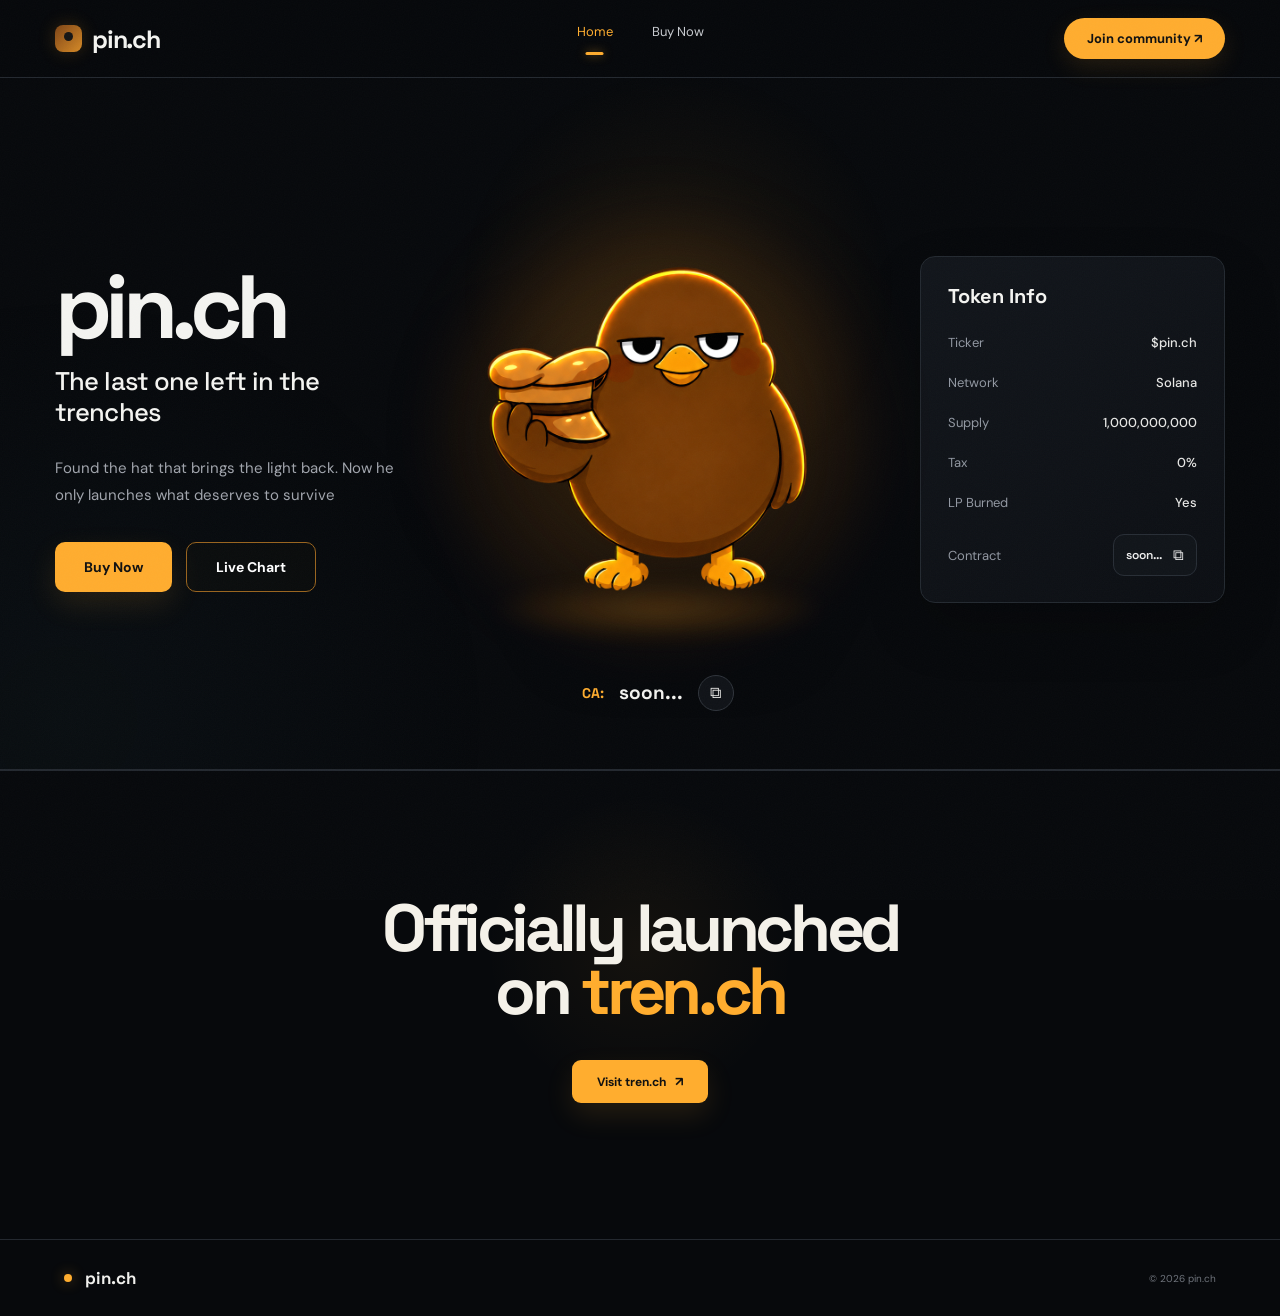
==== pin_ch_final_site/index.html @ 6ce76b90 "Fix href attribute for Home link in index.html" ====
<!doctype html>
<html lang="en">
<head>
  <meta charset="utf-8">
  <meta name="viewport" content="width=device-width, initial-scale=1">
  <title>pin.ch — The last one left in the trenches</title>
  <meta name="description" content="pin.ch — The last one left in the trenches.">
  <link rel="preconnect" href="https://fonts.googleapis.com">
  <link rel="preconnect" href="https://fonts.gstatic.com" crossorigin>
  <link href="https://fonts.googleapis.com/css2?family=DM+Sans:wght@400;500;700&family=Space+Grotesk:wght@500;600;700&display=swap" rel="stylesheet">
  <link rel="stylesheet" href="style.css">
</head>
<body>
  <div class="grain"></div>

  <header class="nav">
    <a class="logo" href="#top"><span class="logo-dot"></span>pin.ch</a>
    <nav>
      <a class="active" href="">Home</a>
      <a href="https://axiom.trade/">Buy Now</a>
    </nav>
    <a class="nav-cta" href="https://x.com/i/communities/2031726647930483009">Join community <span>↗</span></a>
  </header>

  <main id="top">
    <section class="hero">
      <div class="hero-copy">
        <h1>pin.ch</h1>
        <h2>The last one left in the trenches</h2>
        <p class="hero-text">
          Found the hat that brings the light back. Now he only launches what deserves to survive
        </p>

        <div class="hero-actions" id="buy">
          <a class="btn btn-gold" href="https://axiom.trade/">Buy Now</a>
          <a class="btn btn-ghost" href="https://dexscreener.com/">Live Chart</a>
        </div>
      </div>

      <div class="hero-visual">
        <div class="hero-glow"></div>
        <div class="hero-image-wrap">
          <img src="assets/moon_lounge.png" alt="pin.ch bird mascot">
        </div>
        <div class="contract-center">
          <span>CA:</span>
          <code id="ca">soon...</code>
          <button onclick="copyCA()" aria-label="Copy contract">⧉</button>
        </div>
      </div>

      <aside class="token-card">
        <h3>Token Info</h3>
        <div class="token-row"><span>Ticker</span><strong>$pin.ch</strong></div>
        <div class="token-row"><span>Network</span><strong>Solana</strong></div>
        <div class="token-row"><span>Supply</span><strong>1,000,000,000</strong></div>
        <div class="token-row"><span>Tax</span><strong>0%</strong></div>
        <div class="token-row"><span>LP Burned</span><strong>Yes</strong></div>
        <div class="token-row contract-card-row">
          <span>Contract</span>
          <button onclick="copyCA()"><code>soon...</code><b>⧉</b></button>
        </div>
      </aside>
    </section>

    <section class="launch-section" id="chart">
      <div class="launch-inner">
        <h2>Officially launched<br>on <span>tren.ch</span></h2>
        <a class="launch-btn" href="https://tren.ch/">Visit tren.ch <span>↗</span></a>
      </div>
    </section>
  </main>

  <footer class="site-footer">
    <a class="footer-brand" href="#top"><span></span>pin.ch</a>
    <div class="footer-copy">© 2026 pin.ch</div>
  </footer>

  <div class="toast" id="toast">Contract copied</div>

  <script>
    function copyCA(){
      const value = document.getElementById('ca').textContent.trim();
      navigator.clipboard?.writeText(value);
      const toast = document.getElementById('toast');
      toast.classList.add('show');
      setTimeout(() => toast.classList.remove('show'), 1400);
    }
  </script>
</body>
</html>
---- pin_ch_final_site/style.css ----
*{box-sizing:border-box}
:root{--bg:#07090c;--panel:#0e1217;--text:#f4f4f1;--muted:#a1a5ad;--line:#242930;--gold:#ffad2f;--gold2:#ffc55c}
html{scroll-behavior:smooth}
body{margin:0;background:var(--bg);color:var(--text);font-family:"DM Sans",sans-serif;overflow-x:hidden}
body:before{content:"";position:fixed;inset:0;pointer-events:none;background:radial-gradient(circle at 53% 32%,rgba(255,173,47,.08),transparent 24%),radial-gradient(circle at 5% 80%,rgba(36,66,78,.1),transparent 30%);z-index:-2}
.grain{position:fixed;inset:0;pointer-events:none;opacity:.025;z-index:20;background-image:url("data:image/svg+xml,%3Csvg xmlns='http://www.w3.org/2000/svg' width='180' height='180'%3E%3Cfilter id='n'%3E%3CfeTurbulence type='fractalNoise' baseFrequency='.85' numOctaves='4' stitchTiles='stitch'/%3E%3C/filter%3E%3Crect width='100%25' height='100%25' filter='url(%23n)'/%3E%3C/svg%3E")}
a{color:inherit}
.nav{height:78px;padding:0 4.3vw;border-bottom:1px solid var(--line);display:flex;align-items:center;justify-content:space-between;position:sticky;top:0;z-index:15;background:rgba(7,9,12,.82);backdrop-filter:blur(18px)}
.logo{font:700 25px "Space Grotesk";text-decoration:none;letter-spacing:-.05em;display:flex;align-items:center}.logo-dot{width:27px;height:27px;border-radius:8px;background:linear-gradient(135deg,#7e4517,#d68a27);display:inline-block;margin-right:10px;box-shadow:0 0 18px rgba(255,173,47,.18);position:relative}.logo-dot:after{content:"";position:absolute;width:9px;height:9px;border-radius:50%;background:#161616;left:9px;top:7px}
.nav nav{display:flex;gap:39px;position:absolute;left:50%;transform:translateX(-50%)}.nav nav a{text-decoration:none;color:#c8cbd0;font-size:13px;transition:.25s}.nav nav a:hover,.nav nav a.active{color:var(--gold)}.nav nav a.active:after{content:"";display:block;width:18px;height:3px;border-radius:5px;background:var(--gold);margin:12px auto 0;box-shadow:0 0 10px rgba(255,173,47,.5)}
.nav-cta{background:var(--gold);color:#111;text-decoration:none;padding:12px 23px;border-radius:999px;font-weight:700;font-size:13px;transition:.25s;box-shadow:0 8px 24px rgba(255,173,47,.12)}.nav-cta:hover{transform:translateY(-2px);box-shadow:0 12px 30px rgba(255,173,47,.2)}
.hero{min-height:692px;display:grid;grid-template-columns:minmax(280px,.95fr) minmax(380px,1.3fr) minmax(280px,.85fr);align-items:center;gap:28px;padding:48px 4.3vw 36px;border-bottom:1px solid var(--line);position:relative;max-width:1500px;margin:0 auto}
.hero-copy{align-self:center;position:relative;z-index:3}.hero h1{font:700 clamp(62px,7vw,96px)/.9 "Space Grotesk";letter-spacing:-.075em;margin:0 0 18px}.hero h2{font:500 clamp(20px,2vw,28px)/1.2 "Space Grotesk";margin:0 0 28px;letter-spacing:-.035em}.hero-text{font-size:15px;line-height:1.75;color:var(--muted);margin:0}.hero-actions{display:flex;gap:14px;margin-top:34px}.btn{display:inline-flex;align-items:center;justify-content:center;text-decoration:none;padding:15px 29px;border-radius:10px;font-size:14px;font-weight:700;transition:.25s}.btn-gold{background:var(--gold);color:#111;box-shadow:0 12px 30px rgba(255,173,47,.12)}.btn-ghost{border:1px solid #9a651f;color:#fff;background:rgba(255,173,47,.015)}.btn:hover{transform:translateY(-2px)}
.hero-visual{height:590px;position:relative;display:flex;align-items:center;justify-content:center;z-index:2;isolation:isolate;overflow:visible}.hero-glow{position:absolute;width:460px;height:460px;border-radius:50%;background:radial-gradient(circle,rgba(255,171,45,.34) 0%,rgba(255,151,30,.18) 34%,rgba(255,126,20,.07) 58%,transparent 74%);filter:blur(30px);top:62px;left:50%;transform:translateX(-50%);z-index:0}.hero-image-wrap{width:100%;height:570px;display:flex;align-items:center;justify-content:center;overflow:visible;position:relative;z-index:1}.hero-image-wrap:after{content:"";position:absolute;width:330px;height:54px;left:50%;bottom:78px;transform:translateX(-50%);background:radial-gradient(ellipse,rgba(255,165,35,.28) 0%,rgba(255,145,25,.12) 42%,transparent 74%);filter:blur(10px);pointer-events:none;z-index:0}.hero-image-wrap img{width:560px;height:560px;object-fit:contain;object-position:center;filter:saturate(.95) contrast(1.04) drop-shadow(0 30px 50px rgba(0,0,0,.35));position:relative;z-index:1}
.contract-center{position:absolute;bottom:14px;left:50%;transform:translateX(-50%);display:flex;align-items:center;gap:15px;white-space:nowrap;z-index:4}.contract-center span{font:700 14px "Space Grotesk";color:var(--gold)}.contract-center code{font:700 19px "Space Grotesk";color:#f2f2ef}.contract-center button{border:1px solid #30353c;background:#101318;color:#e7e7e5;width:36px;height:36px;border-radius:50%;cursor:pointer;font-size:16px;transition:.2s}.contract-center button:hover{border-color:var(--gold);color:var(--gold)}
.token-card{background:linear-gradient(145deg,rgba(19,23,29,.95),rgba(13,16,21,.95));border:1px solid #242a31;border-radius:15px;padding:26px 27px;box-shadow:0 25px 55px rgba(0,0,0,.2);align-self:center}.token-card h3{font:700 20px "Space Grotesk";margin:0 0 25px}.token-row{display:flex;justify-content:space-between;align-items:center;gap:18px;margin:0 0 23px;color:#9298a2;font-size:13px}.token-row strong{color:#e7e7e5;font-weight:500;text-align:right}.contract-card-row{margin-top:4px;margin-bottom:0}.contract-card-row button{border:1px solid #282e36;background:#11151a;color:#eee;border-radius:11px;padding:11px 12px;display:flex;align-items:center;gap:11px;cursor:pointer}.contract-card-row code{font:600 12px "Space Grotesk"}.contract-card-row b{font-size:15px;font-weight:400}
.info-section,.chart-section{max-width:1050px;margin:0 auto;padding:105px 30px;border-bottom:1px solid var(--line)}.section-label{color:var(--gold);font:700 10px "Space Grotesk";letter-spacing:.22em}.info-section h2,.chart-section h2{font:700 clamp(42px,5vw,68px)/1 "Space Grotesk";letter-spacing:-.06em;margin:18px 0}.info-section p{max-width:650px;color:var(--muted);font-size:17px;line-height:1.8}.chart-section{min-height:380px}.chart-section .btn{margin-top:10px}
footer{max-width:1500px;margin:0 auto;padding:32px 4.3vw 42px;display:grid;grid-template-columns:1fr auto 1fr;align-items:end;color:var(--muted);font-size:13px;line-height:1.7}.footer-left{color:#a4a8ae}.socials{display:flex;gap:16px}.socials a{width:48px;height:48px;border:1px solid #20252c;background:#0c1015;border-radius:50%;display:flex;align-items:center;justify-content:center;text-decoration:none;font-size:20px;color:#f4f4f1;transition:.2s}.socials a:hover{border-color:#444b55;transform:translateY(-2px)}.footer-right{display:flex;flex-direction:column;text-align:right;gap:4px}.footer-right strong{font:700 16px "Space Grotesk";color:#e5e5e3}.toast{position:fixed;left:50%;bottom:30px;transform:translate(-50%,20px);background:#161b21;border:1px solid #343b44;padding:10px 15px;border-radius:8px;opacity:0;pointer-events:none;transition:.25s;z-index:30}.toast.show{opacity:1;transform:translate(-50%,0)}
@media(max-width:1050px){.hero{grid-template-columns:1fr 1fr;padding-top:50px}.hero-visual{grid-column:2;grid-row:1/3}.token-card{grid-column:1;grid-row:2;max-width:500px}.hero-copy{grid-column:1;grid-row:1}.nav nav{gap:20px}}
@media(max-width:760px){.nav{height:68px;padding:0 20px}.nav nav{display:none}.nav-cta{padding:10px 15px;font-size:12px}.logo{font-size:22px}.hero{display:flex;flex-direction:column;min-height:auto;padding:65px 20px 40px;gap:28px}.hero-copy{width:100%;text-align:left}.hero h1{font-size:64px}.hero h2{font-size:22px}.hero-text{font-size:14px}.hero-visual{width:100%;height:440px;order:2}.hero-image-wrap{height:420px}.hero-image-wrap img{width:420px;height:420px}.contract-center{bottom:0}.token-card{width:100%;order:3}.hero-actions{flex-wrap:wrap}.btn{padding:14px 22px}.info-section,.chart-section{padding:80px 22px}.info-section h2,.chart-section h2{font-size:43px}footer{grid-template-columns:1fr;gap:28px;padding:28px 22px 36px}.footer-right{text-align:left}.socials{order:2}}

/* --- Bottom launch panel / footer --- */
.launch-section{
  min-height:470px;
  width:100%;
  border-top:1px solid var(--line);
  border-bottom:1px solid var(--line);
  display:flex;
  align-items:center;
  justify-content:center;
  position:relative;
  overflow:hidden;
  background:
    radial-gradient(circle at 50% 38%,rgba(255,173,47,.055),transparent 22%),
    var(--bg);
}
.launch-inner{
  width:100%;
  max-width:1000px;
  text-align:center;
  display:flex;
  flex-direction:column;
  align-items:center;
  justify-content:center;
  padding:72px 30px 82px;
}
.launch-inner h2{
  margin:0;
  font:700 clamp(54px,5.2vw,88px)/.94 "Space Grotesk";
  letter-spacing:-.065em;
  color:#f4f1e9;
}
.launch-inner h2 span{color:var(--gold)}
.launch-btn{
  margin-top:38px;
  display:inline-flex;
  align-items:center;
  justify-content:center;
  gap:9px;
  min-width:136px;
  padding:13px 19px;
  border-radius:9px;
  background:var(--gold);
  color:#111;
  text-decoration:none;
  font:700 12px "DM Sans";
  box-shadow:0 12px 28px rgba(255,173,47,.12);
  transition:.25s;
}
.launch-btn span{font-size:13px}
.launch-btn:hover{
  transform:translateY(-2px);
  box-shadow:0 16px 34px rgba(255,173,47,.2);
}
.site-footer{
  width:100%;
  min-height:76px;
  padding:0 5vw;
  display:flex;
  align-items:center;
  justify-content:space-between;
  color:#f0f0ed;
  border-bottom:0;
  font-size:12px;
}
.footer-brand{
  display:inline-flex;
  align-items:center;
  gap:13px;
  color:#f0f0ed;
  text-decoration:none;
  font:700 17px "Space Grotesk";
}
.footer-brand span{
  width:8px;
  height:8px;
  border-radius:50%;
  background:var(--gold);
  box-shadow:0 0 14px rgba(255,173,47,.45);
}
.footer-copy{
  color:#6f747c;
  font-size:10px;
}
@media(max-width:760px){
  .launch-section{min-height:390px}
  .launch-inner{padding:60px 20px 68px}
  .launch-inner h2{font-size:48px}
  .launch-btn{margin-top:30px}
  .site-footer{min-height:68px;padding:0 22px}
  .footer-brand{font-size:16px}
}

/* About/Lore sections removed from page */
.info-section{display:none!important}
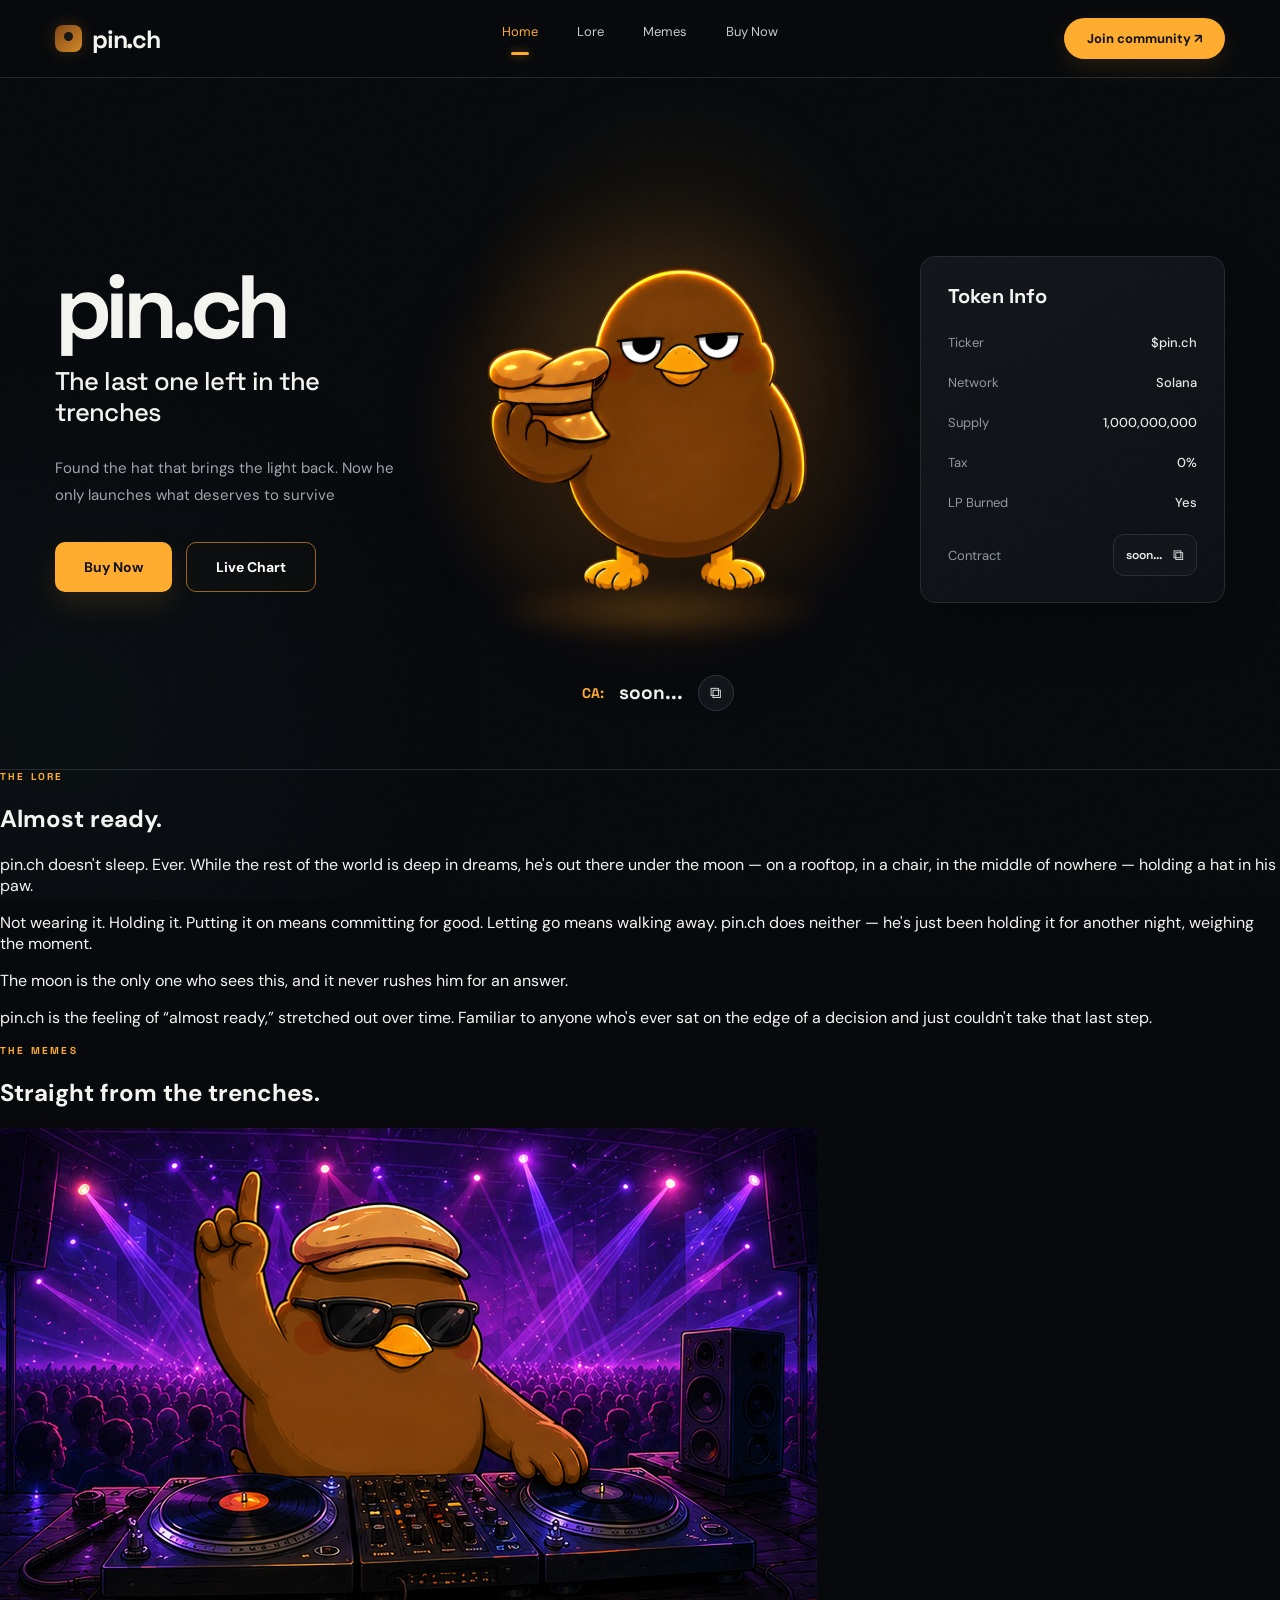
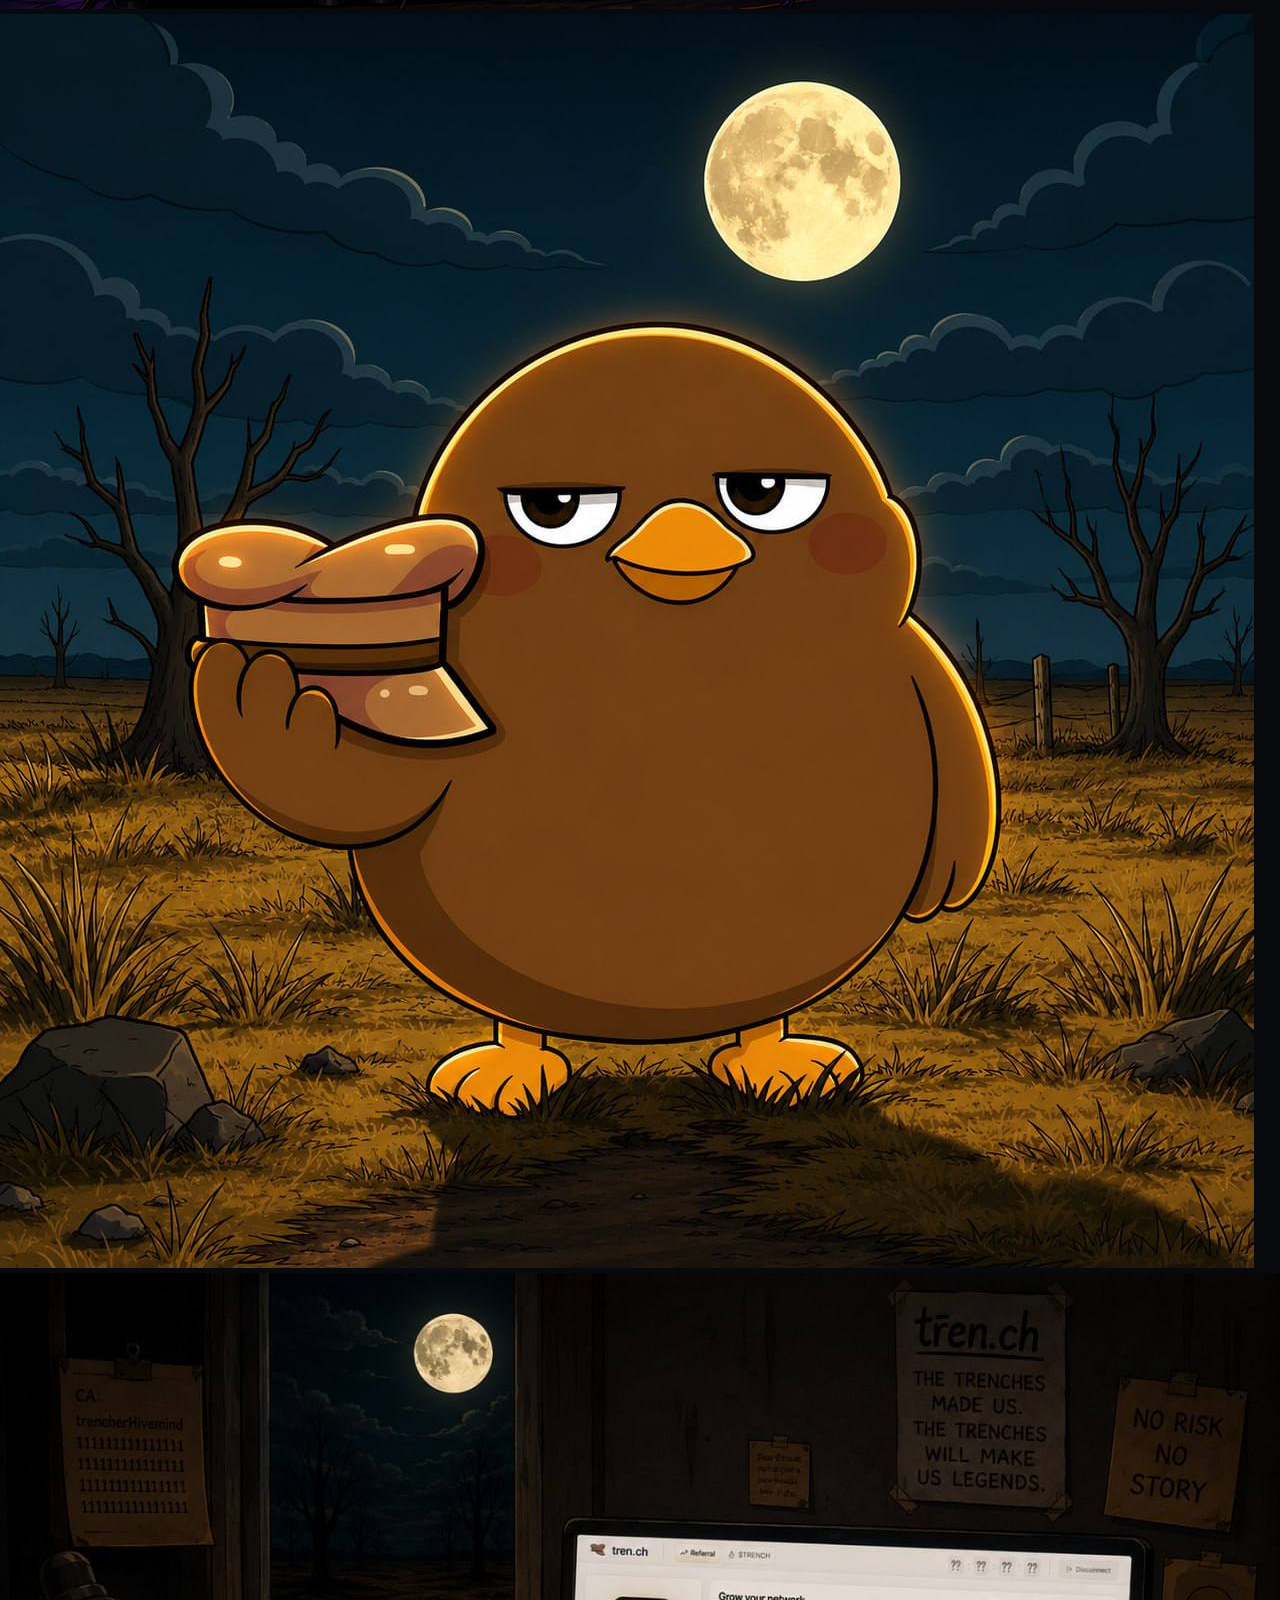
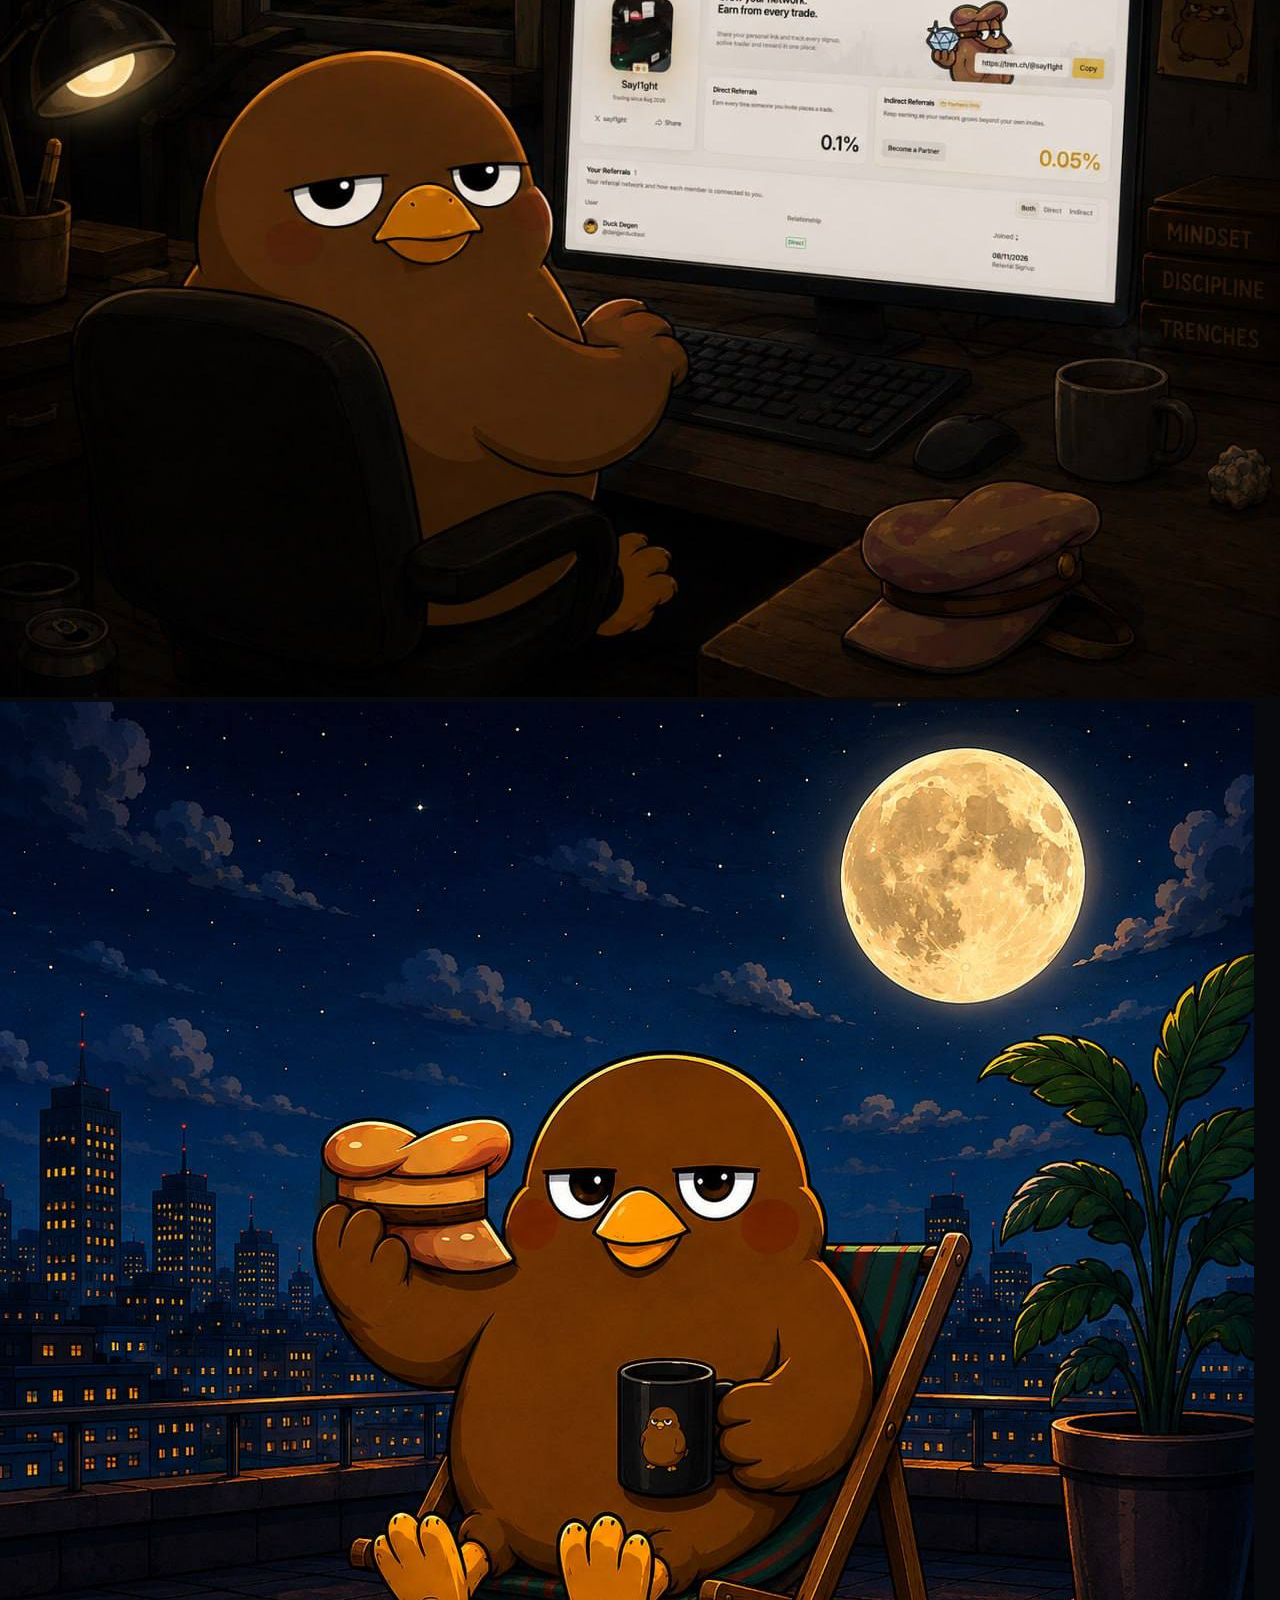
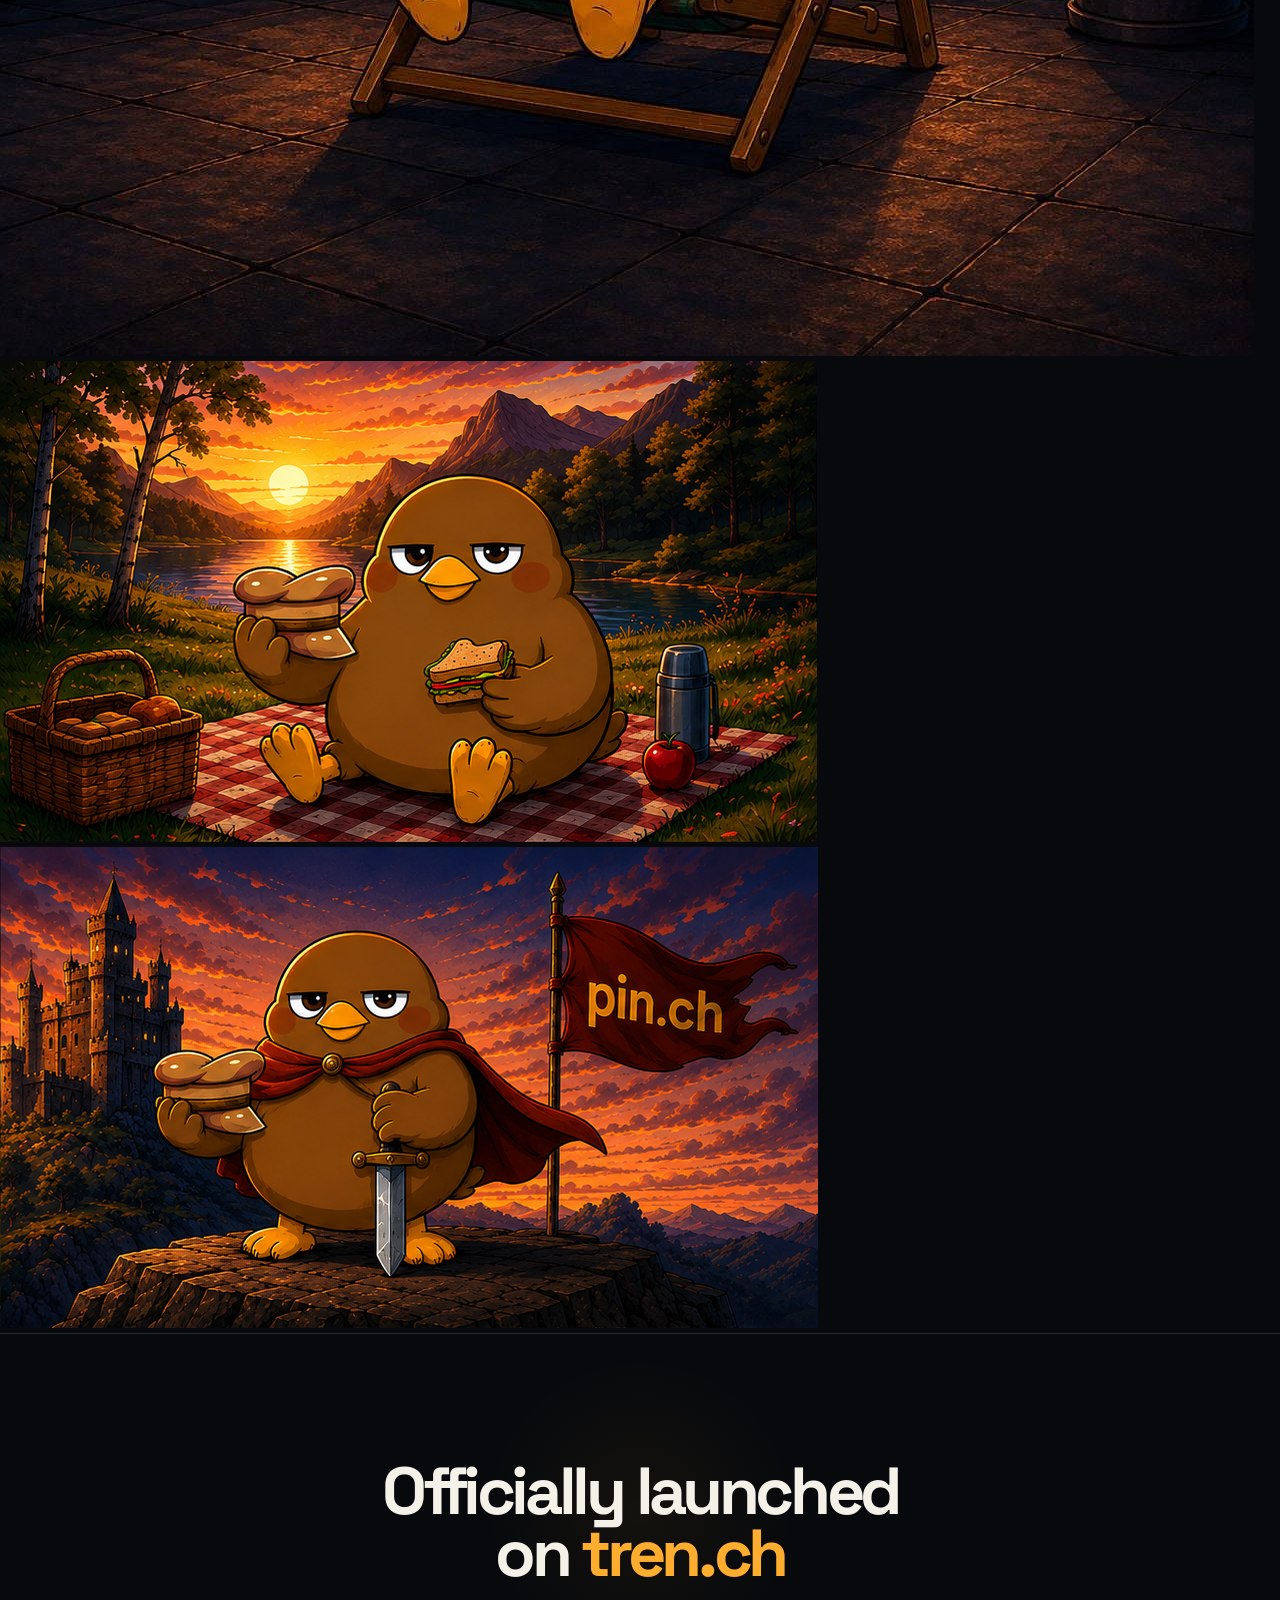
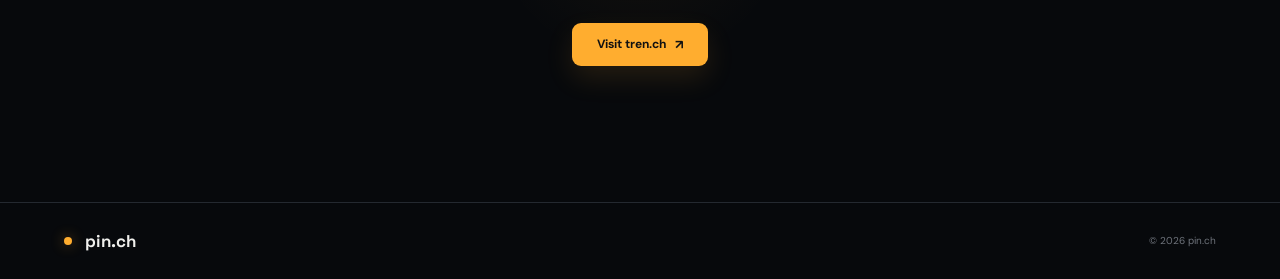
==== commit 9de7ae03: "Enhance navigation and add custom cursor elements Added cursor dot and ring elements to enhance user" ====
--- a/pin_ch_final_site/index.html
+++ b/pin_ch_final_site/index.html
@@ -12,11 +12,15 @@
 </head>
 <body>
   <div class="grain"></div>
+  <div class="cursor-dot" id="cursorDot"></div>
+  <div class="cursor-ring" id="cursorRing"></div>
 
   <header class="nav">
     <a class="logo" href="#top"><span class="logo-dot"></span>pin.ch</a>
     <nav>
-      <a class="active" href="">Home</a>
+      <a class="active" href="#top">Home</a>
+      <a href="#lore">Lore</a>
+      <a href="#memes">Memes</a>
       <a href="https://axiom.trade/">Buy Now</a>
     </nav>
     <a class="nav-cta" href="https://x.com/i/communities/2031726647930483009">Join community <span>↗</span></a>
@@ -63,6 +67,40 @@
       </aside>
     </section>
 
+    <section class="lore-section" id="lore">
+      <div class="section-label">THE LORE</div>
+      <h2>Almost <span>ready.</span></h2>
+      <p>pin.ch doesn't sleep. Ever. While the rest of the world is deep in dreams, he's out there under the moon &mdash; on a rooftop, in a chair, in the middle of nowhere &mdash; holding a hat in his paw.</p>
+      <p>Not wearing it. Holding it. Putting it on means committing for good. Letting go means walking away. pin.ch does neither &mdash; he's just been holding it for another night, weighing the moment.</p>
+      <p>The moon is the only one who sees this, and it never rushes him for an answer.</p>
+      <p>pin.ch is the feeling of &ldquo;almost ready,&rdquo; stretched out over time. Familiar to anyone who's ever sat on the edge of a decision and just couldn't take that last step.</p>
+    </section>
+
+    <section class="memes-section" id="memes">
+      <div class="section-label">THE MEMES</div>
+      <h2>Straight from <span>the trenches.</span></h2>
+      <div class="meme-grid">
+        <a class="meme-item" href="assets/memes/meme-1.png" target="_blank" rel="noopener">
+          <img src="assets/memes/meme-1.png" alt="pin.ch lounging on a rooftop deck chair under the moon" loading="lazy">
+        </a>
+        <a class="meme-item" href="assets/memes/meme-2.jpg" target="_blank" rel="noopener">
+          <img src="assets/memes/meme-2.jpg" alt="pin.ch checking tren.ch referral stats at his desk" loading="lazy">
+        </a>
+        <a class="meme-item" href="assets/memes/meme-3.jpg" target="_blank" rel="noopener">
+          <img src="assets/memes/meme-3.jpg" alt="pin.ch holding out his hat under the moon" loading="lazy">
+        </a>
+        <a class="meme-item" href="assets/memes/meme-4.jpg" target="_blank" rel="noopener">
+          <img src="assets/memes/meme-4.jpg" alt="pin.ch having a picnic by the lake at sunset" loading="lazy">
+        </a>
+        <a class="meme-item" href="assets/memes/meme-5.png" target="_blank" rel="noopener">
+          <img src="assets/memes/meme-5.png" alt="pin.ch DJing for a crowd" loading="lazy">
+        </a>
+        <a class="meme-item" href="assets/memes/meme-6.png" target="_blank" rel="noopener">
+          <img src="assets/memes/meme-6.png" alt="pin.ch planting the pin.ch flag on a hilltop by a castle" loading="lazy">
+        </a>
+      </div>
+    </section>
+
     <section class="launch-section" id="chart">
       <div class="launch-inner">
         <h2>Officially launched<br>on <span>tren.ch</span></h2>
@@ -86,6 +124,40 @@
       toast.classList.add('show');
       setTimeout(() => toast.classList.remove('show'), 1400);
     }
+
+    if (window.matchMedia('(hover:hover) and (pointer:fine)').matches) {
+      const dot = document.getElementById('cursorDot');
+      const ring = document.getElementById('cursorRing');
+      let mouseX = -100, mouseY = -100, ringX = -100, ringY = -100;
+
+      window.addEventListener('mousemove', e => {
+        mouseX = e.clientX;
+        mouseY = e.clientY;
+        dot.style.transform = `translate(${mouseX}px, ${mouseY}px)`;
+      });
+
+      (function loop(){
+        ringX += (mouseX - ringX) * 0.18;
+        ringY += (mouseY - ringY) * 0.18;
+        ring.style.transform = `translate(${ringX}px, ${ringY}px)`;
+        requestAnimationFrame(loop);
+      })();
+
+      document.addEventListener('mouseover', e => {
+        if (e.target.closest('a, button')) ring.classList.add('hover');
+      });
+      document.addEventListener('mouseout', e => {
+        if (e.target.closest('a, button')) ring.classList.remove('hover');
+      });
+      document.documentElement.addEventListener('mouseleave', () => {
+        dot.style.opacity = 0;
+        ring.style.opacity = 0;
+      });
+      document.documentElement.addEventListener('mouseenter', () => {
+        dot.style.opacity = 1;
+        ring.style.opacity = 1;
+      });
+    }
   </script>
 </body>
 </html>
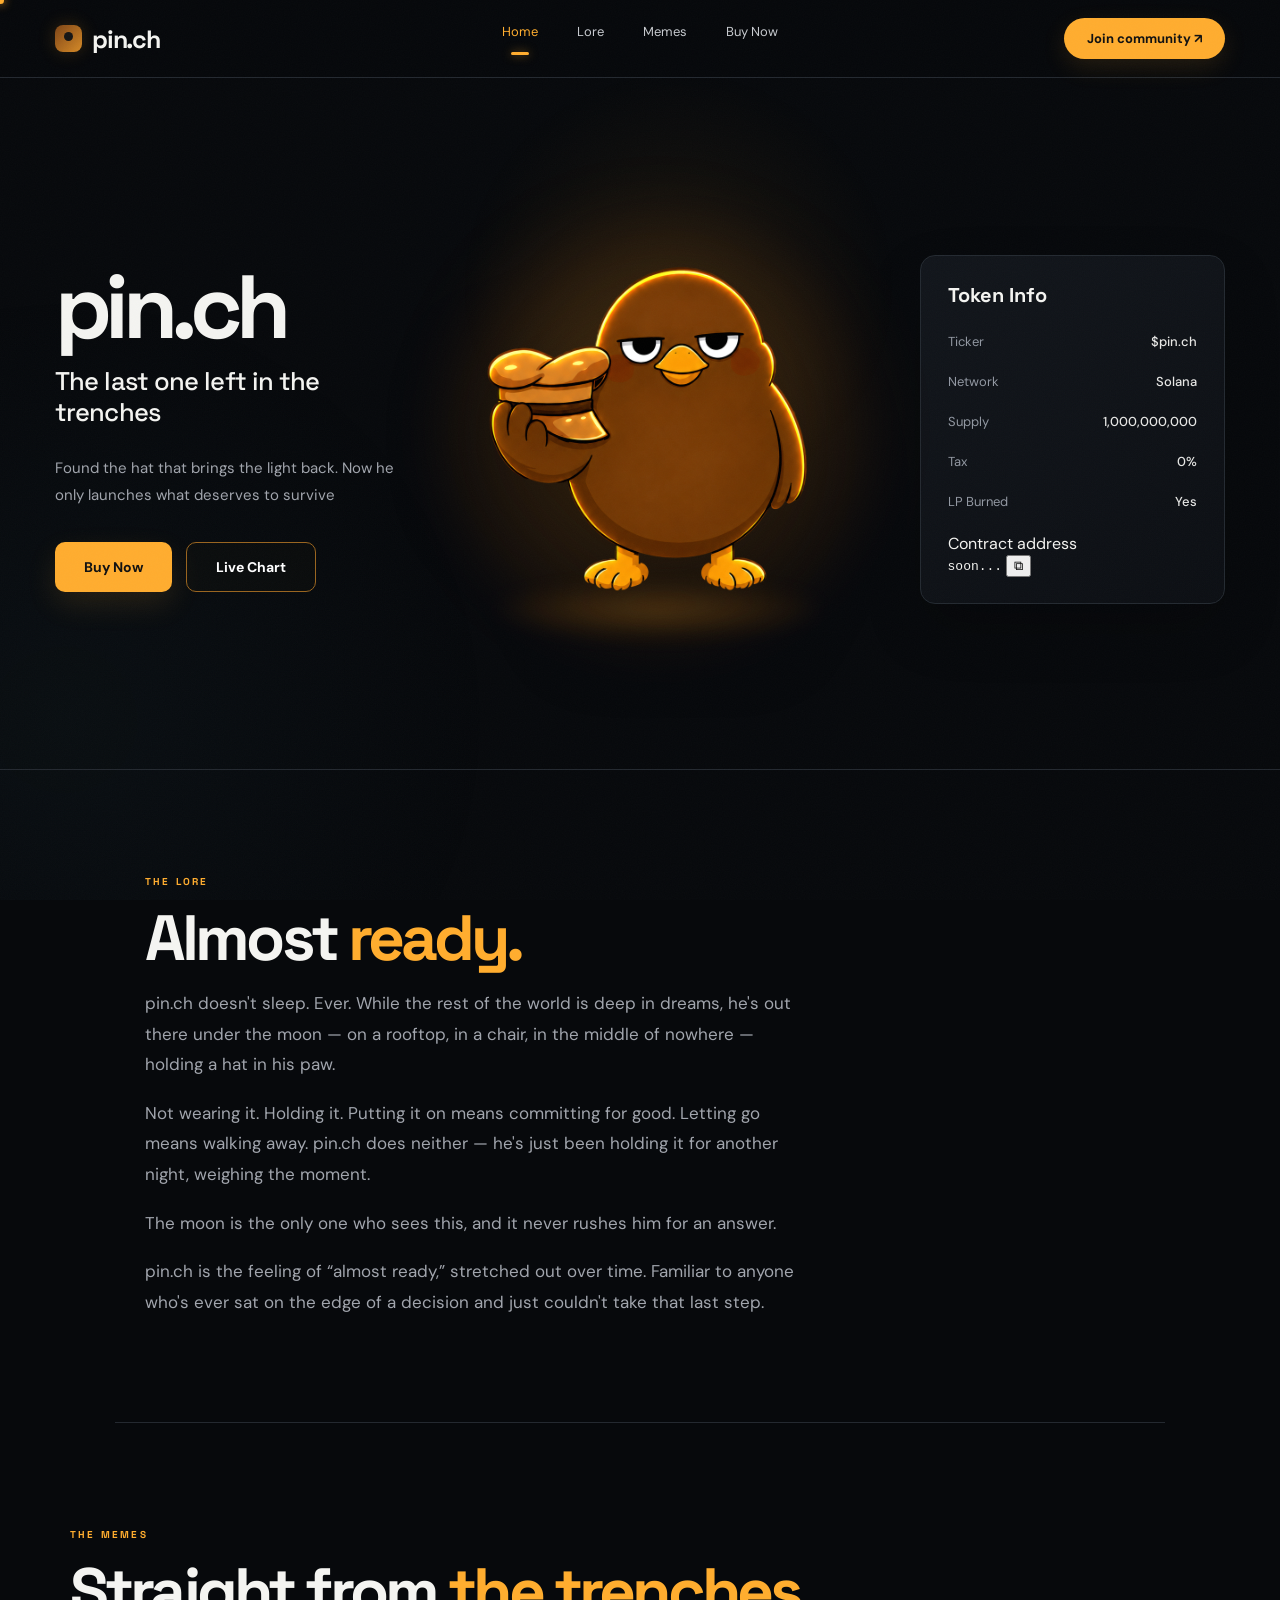
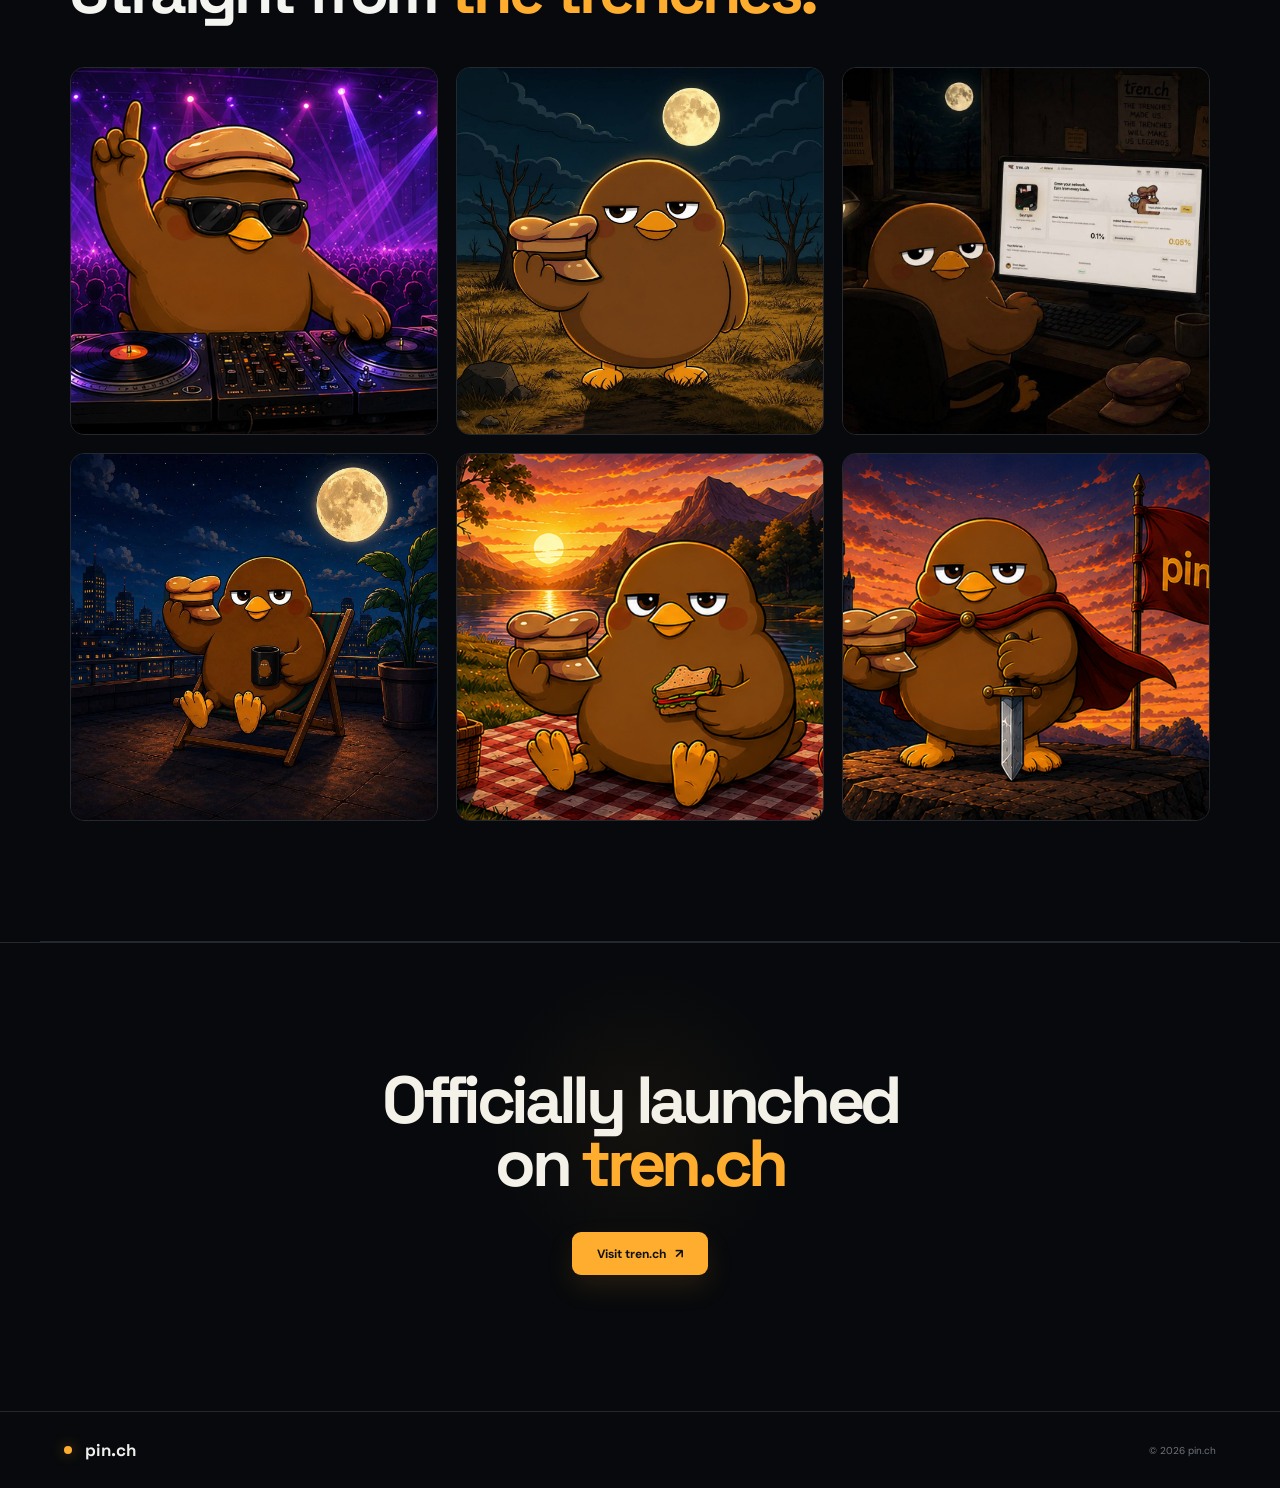
==== commit 27a571f9: "Enhance index.html with contract address and reveal effects Updated the HTML structure to include a " ====
--- a/pin_ch_final_site/index.html
+++ b/pin_ch_final_site/index.html
@@ -5,6 +5,7 @@
   <meta name="viewport" content="width=device-width, initial-scale=1">
   <title>pin.ch — The last one left in the trenches</title>
   <meta name="description" content="pin.ch — The last one left in the trenches.">
+  <link rel="icon" type="image/svg+xml" href="data:image/svg+xml,%3Csvg xmlns='http://www.w3.org/2000/svg' viewBox='0 0 64 64'%3E%3Cdefs%3E%3ClinearGradient id='g' x1='0' y1='0' x2='1' y2='1'%3E%3Cstop offset='0' stop-color='%237e4517'/%3E%3Cstop offset='1' stop-color='%23d68a27'/%3E%3C/linearGradient%3E%3C/defs%3E%3Crect width='64' height='64' rx='18' fill='url(%23g)'/%3E%3Ccircle cx='32' cy='27' r='10' fill='%23161616'/%3E%3C/svg%3E">
   <link rel="preconnect" href="https://fonts.googleapis.com">
   <link rel="preconnect" href="https://fonts.gstatic.com" crossorigin>
   <link href="https://fonts.googleapis.com/css2?family=DM+Sans:wght@400;500;700&family=Space+Grotesk:wght@500;600;700&display=swap" rel="stylesheet">
@@ -46,11 +47,6 @@
         <div class="hero-image-wrap">
           <img src="assets/moon_lounge.png" alt="pin.ch bird mascot">
         </div>
-        <div class="contract-center">
-          <span>CA:</span>
-          <code id="ca">soon...</code>
-          <button onclick="copyCA()" aria-label="Copy contract">⧉</button>
-        </div>
       </div>
 
       <aside class="token-card">
@@ -58,16 +54,21 @@
         <div class="token-row"><span>Ticker</span><strong>$pin.ch</strong></div>
         <div class="token-row"><span>Network</span><strong>Solana</strong></div>
         <div class="token-row"><span>Supply</span><strong>1,000,000,000</strong></div>
-        <div class="token-row"><span>Tax</span><strong>0%</strong></div>
-        <div class="token-row"><span>LP Burned</span><strong>Yes</strong></div>
-        <div class="token-row contract-card-row">
-          <span>Contract</span>
-          <button onclick="copyCA()"><code>soon...</code><b>⧉</b></button>
+        <div class="token-row"><span>Tax</span><strong class="trust">0%</strong></div>
+        <div class="token-row"><span>LP Burned</span><strong class="trust">Yes</strong></div>
+
+        <div class="contract-block">
+          <span class="contract-label">Contract address</span>
+          <div class="contract-pill">
+            <span class="pending-dot" id="pendingDot"></span>
+            <code id="ca">soon...</code>
+            <button onclick="copyCA()" id="copyBtn" aria-label="Copy contract address">⧉</button>
+          </div>
         </div>
       </aside>
     </section>
 
-    <section class="lore-section" id="lore">
+    <section class="lore-section reveal" id="lore">
       <div class="section-label">THE LORE</div>
       <h2>Almost <span>ready.</span></h2>
       <p>pin.ch doesn't sleep. Ever. While the rest of the world is deep in dreams, he's out there under the moon &mdash; on a rooftop, in a chair, in the middle of nowhere &mdash; holding a hat in his paw.</p>
@@ -77,32 +78,32 @@
     </section>
 
     <section class="memes-section" id="memes">
-      <div class="section-label">THE MEMES</div>
-      <h2>Straight from <span>the trenches.</span></h2>
+      <div class="section-label reveal">THE MEMES</div>
+      <h2 class="reveal">Straight from <span>the trenches.</span></h2>
       <div class="meme-grid">
-        <a class="meme-item" href="assets/memes/meme-1.png" target="_blank" rel="noopener">
+        <a class="meme-item reveal" style="--i:0" href="assets/memes/meme-1.png" target="_blank" rel="noopener">
           <img src="assets/memes/meme-1.png" alt="pin.ch lounging on a rooftop deck chair under the moon" loading="lazy">
         </a>
-        <a class="meme-item" href="assets/memes/meme-2.jpg" target="_blank" rel="noopener">
+        <a class="meme-item reveal" style="--i:1" href="assets/memes/meme-2.jpg" target="_blank" rel="noopener">
           <img src="assets/memes/meme-2.jpg" alt="pin.ch checking tren.ch referral stats at his desk" loading="lazy">
         </a>
-        <a class="meme-item" href="assets/memes/meme-3.jpg" target="_blank" rel="noopener">
+        <a class="meme-item reveal" style="--i:2" href="assets/memes/meme-3.jpg" target="_blank" rel="noopener">
           <img src="assets/memes/meme-3.jpg" alt="pin.ch holding out his hat under the moon" loading="lazy">
         </a>
-        <a class="meme-item" href="assets/memes/meme-4.jpg" target="_blank" rel="noopener">
+        <a class="meme-item reveal" style="--i:3" href="assets/memes/meme-4.jpg" target="_blank" rel="noopener">
           <img src="assets/memes/meme-4.jpg" alt="pin.ch having a picnic by the lake at sunset" loading="lazy">
         </a>
-        <a class="meme-item" href="assets/memes/meme-5.png" target="_blank" rel="noopener">
+        <a class="meme-item reveal" style="--i:4" href="assets/memes/meme-5.png" target="_blank" rel="noopener">
           <img src="assets/memes/meme-5.png" alt="pin.ch DJing for a crowd" loading="lazy">
         </a>
-        <a class="meme-item" href="assets/memes/meme-6.png" target="_blank" rel="noopener">
+        <a class="meme-item reveal" style="--i:5" href="assets/memes/meme-6.png" target="_blank" rel="noopener">
           <img src="assets/memes/meme-6.png" alt="pin.ch planting the pin.ch flag on a hilltop by a castle" loading="lazy">
         </a>
       </div>
     </section>
 
     <section class="launch-section" id="chart">
-      <div class="launch-inner">
+      <div class="launch-inner reveal">
         <h2>Officially launched<br>on <span>tren.ch</span></h2>
         <a class="launch-btn" href="https://tren.ch/">Visit tren.ch <span>↗</span></a>
       </div>
@@ -123,6 +124,22 @@
       const toast = document.getElementById('toast');
       toast.classList.add('show');
       setTimeout(() => toast.classList.remove('show'), 1400);
+
+      const btn = document.getElementById('copyBtn');
+      if (btn) {
+        const original = btn.textContent;
+        btn.textContent = '✓';
+        btn.classList.add('copied');
+        setTimeout(() => {
+          btn.textContent = original;
+          btn.classList.remove('copied');
+        }, 1200);
+      }
+    }
+
+    const pendingDot = document.getElementById('pendingDot');
+    if (pendingDot && document.getElementById('ca').textContent.trim().toLowerCase() !== 'soon...') {
+      pendingDot.remove();
     }
 
     if (window.matchMedia('(hover:hover) and (pointer:fine)').matches) {
@@ -158,6 +175,39 @@
         ring.style.opacity = 1;
       });
     }
+
+    const revealEls = document.querySelectorAll('.reveal');
+    if ('IntersectionObserver' in window) {
+      const revealIO = new IntersectionObserver(entries => {
+        entries.forEach(entry => {
+          if (entry.isIntersecting) {
+            entry.target.classList.add('in-view');
+            revealIO.unobserve(entry.target);
+          }
+        });
+      }, { threshold: 0.15, rootMargin: '0px 0px -60px 0px' });
+      revealEls.forEach(el => revealIO.observe(el));
+    } else {
+      revealEls.forEach(el => el.classList.add('in-view'));
+    }
+
+    const navSections = [
+      { link: document.querySelector('.nav nav a[href="#top"]'), el: document.querySelector('.hero') },
+      { link: document.querySelector('.nav nav a[href="#lore"]'), el: document.getElementById('lore') },
+      { link: document.querySelector('.nav nav a[href="#memes"]'), el: document.getElementById('memes') }
+    ];
+    if ('IntersectionObserver' in window) {
+      const spyIO = new IntersectionObserver(entries => {
+        entries.forEach(entry => {
+          if (!entry.isIntersecting) return;
+          const match = navSections.find(s => s.el === entry.target);
+          if (!match) return;
+          navSections.forEach(s => s.link && s.link.classList.remove('active'));
+          match.link && match.link.classList.add('active');
+        });
+      }, { rootMargin: '-45% 0px -50% 0px', threshold: 0 });
+      navSections.forEach(s => s.el && spyIO.observe(s.el));
+    }
   </script>
 </body>
 </html>
--- a/pin_ch_final_site/style.css
+++ b/pin_ch_final_site/style.css
@@ -4,6 +4,13 @@
 body{margin:0;background:var(--bg);color:var(--text);font-family:"DM Sans",sans-serif;overflow-x:hidden}
 body:before{content:"";position:fixed;inset:0;pointer-events:none;background:radial-gradient(circle at 53% 32%,rgba(255,173,47,.08),transparent 24%),radial-gradient(circle at 5% 80%,rgba(36,66,78,.1),transparent 30%);z-index:-2}
 .grain{position:fixed;inset:0;pointer-events:none;opacity:.025;z-index:20;background-image:url("data:image/svg+xml,%3Csvg xmlns='http://www.w3.org/2000/svg' width='180' height='180'%3E%3Cfilter id='n'%3E%3CfeTurbulence type='fractalNoise' baseFrequency='.85' numOctaves='4' stitchTiles='stitch'/%3E%3C/filter%3E%3Crect width='100%25' height='100%25' filter='url(%23n)'/%3E%3C/svg%3E")}
+@media(hover:hover) and (pointer:fine){
+  body,a,button{cursor:none}
+  .cursor-dot,.cursor-ring{position:fixed;top:0;left:0;pointer-events:none;z-index:9999;border-radius:50%;transition:opacity .2s}
+  .cursor-dot{width:7px;height:7px;margin:-3.5px 0 0 -3.5px;background:var(--gold);box-shadow:0 0 10px rgba(255,173,47,.9)}
+  .cursor-ring{width:34px;height:34px;margin:-17px 0 0 -17px;border:1.5px solid rgba(255,173,47,.5);transition:width .25s,height .25s,margin .25s,border-color .25s,background .25s,opacity .2s}
+  .cursor-ring.hover{width:54px;height:54px;margin:-27px 0 0 -27px;border-color:var(--gold);background:rgba(255,173,47,.08)}
+}
 a{color:inherit}
 .nav{height:78px;padding:0 4.3vw;border-bottom:1px solid var(--line);display:flex;align-items:center;justify-content:space-between;position:sticky;top:0;z-index:15;background:rgba(7,9,12,.82);backdrop-filter:blur(18px)}
 .logo{font:700 25px "Space Grotesk";text-decoration:none;letter-spacing:-.05em;display:flex;align-items:center}.logo-dot{width:27px;height:27px;border-radius:8px;background:linear-gradient(135deg,#7e4517,#d68a27);display:inline-block;margin-right:10px;box-shadow:0 0 18px rgba(255,173,47,.18);position:relative}.logo-dot:after{content:"";position:absolute;width:9px;height:9px;border-radius:50%;background:#161616;left:9px;top:7px}
@@ -14,10 +21,16 @@
 .hero-visual{height:590px;position:relative;display:flex;align-items:center;justify-content:center;z-index:2;isolation:isolate;overflow:visible}.hero-glow{position:absolute;width:460px;height:460px;border-radius:50%;background:radial-gradient(circle,rgba(255,171,45,.34) 0%,rgba(255,151,30,.18) 34%,rgba(255,126,20,.07) 58%,transparent 74%);filter:blur(30px);top:62px;left:50%;transform:translateX(-50%);z-index:0}.hero-image-wrap{width:100%;height:570px;display:flex;align-items:center;justify-content:center;overflow:visible;position:relative;z-index:1}.hero-image-wrap:after{content:"";position:absolute;width:330px;height:54px;left:50%;bottom:78px;transform:translateX(-50%);background:radial-gradient(ellipse,rgba(255,165,35,.28) 0%,rgba(255,145,25,.12) 42%,transparent 74%);filter:blur(10px);pointer-events:none;z-index:0}.hero-image-wrap img{width:560px;height:560px;object-fit:contain;object-position:center;filter:saturate(.95) contrast(1.04) drop-shadow(0 30px 50px rgba(0,0,0,.35));position:relative;z-index:1}
 .contract-center{position:absolute;bottom:14px;left:50%;transform:translateX(-50%);display:flex;align-items:center;gap:15px;white-space:nowrap;z-index:4}.contract-center span{font:700 14px "Space Grotesk";color:var(--gold)}.contract-center code{font:700 19px "Space Grotesk";color:#f2f2ef}.contract-center button{border:1px solid #30353c;background:#101318;color:#e7e7e5;width:36px;height:36px;border-radius:50%;cursor:pointer;font-size:16px;transition:.2s}.contract-center button:hover{border-color:var(--gold);color:var(--gold)}
 .token-card{background:linear-gradient(145deg,rgba(19,23,29,.95),rgba(13,16,21,.95));border:1px solid #242a31;border-radius:15px;padding:26px 27px;box-shadow:0 25px 55px rgba(0,0,0,.2);align-self:center}.token-card h3{font:700 20px "Space Grotesk";margin:0 0 25px}.token-row{display:flex;justify-content:space-between;align-items:center;gap:18px;margin:0 0 23px;color:#9298a2;font-size:13px}.token-row strong{color:#e7e7e5;font-weight:500;text-align:right}.contract-card-row{margin-top:4px;margin-bottom:0}.contract-card-row button{border:1px solid #282e36;background:#11151a;color:#eee;border-radius:11px;padding:11px 12px;display:flex;align-items:center;gap:11px;cursor:pointer}.contract-card-row code{font:600 12px "Space Grotesk"}.contract-card-row b{font-size:15px;font-weight:400}
-.info-section,.chart-section{max-width:1050px;margin:0 auto;padding:105px 30px;border-bottom:1px solid var(--line)}.section-label{color:var(--gold);font:700 10px "Space Grotesk";letter-spacing:.22em}.info-section h2,.chart-section h2{font:700 clamp(42px,5vw,68px)/1 "Space Grotesk";letter-spacing:-.06em;margin:18px 0}.info-section p{max-width:650px;color:var(--muted);font-size:17px;line-height:1.8}.chart-section{min-height:380px}.chart-section .btn{margin-top:10px}
+.lore-section,.chart-section{max-width:1050px;margin:0 auto;padding:105px 30px;border-bottom:1px solid var(--line)}.section-label{color:var(--gold);font:700 10px "Space Grotesk";letter-spacing:.22em}.lore-section h2,.chart-section h2{font:700 clamp(42px,5vw,68px)/1 "Space Grotesk";letter-spacing:-.06em;margin:18px 0}.lore-section h2 span{color:var(--gold)}.lore-section p{max-width:650px;color:var(--muted);font-size:17px;line-height:1.8;margin:0 0 18px}.lore-section p:last-child{margin-bottom:0}.chart-section{min-height:380px}.chart-section .btn{margin-top:10px}
+.memes-section{max-width:1200px;margin:0 auto;padding:105px 30px 120px;border-bottom:1px solid var(--line)}.memes-section h2{font:700 clamp(42px,5vw,68px)/1 "Space Grotesk";letter-spacing:-.06em;margin:18px 0 0}.memes-section h2 span{color:var(--gold)}
+.meme-grid{display:grid;grid-template-columns:repeat(3,1fr);gap:18px;margin-top:44px}
+.meme-item{display:block;aspect-ratio:1/1;border-radius:14px;overflow:hidden;border:1px solid var(--line);position:relative}
+.meme-item img{width:100%;height:100%;object-fit:cover;display:block;transition:.35s;filter:saturate(.97)}
+.meme-item:hover{border-color:#5a3d17;box-shadow:0 18px 40px rgba(255,173,47,.15)}
+.meme-item:hover img{transform:scale(1.06);filter:saturate(1.05)}
 footer{max-width:1500px;margin:0 auto;padding:32px 4.3vw 42px;display:grid;grid-template-columns:1fr auto 1fr;align-items:end;color:var(--muted);font-size:13px;line-height:1.7}.footer-left{color:#a4a8ae}.socials{display:flex;gap:16px}.socials a{width:48px;height:48px;border:1px solid #20252c;background:#0c1015;border-radius:50%;display:flex;align-items:center;justify-content:center;text-decoration:none;font-size:20px;color:#f4f4f1;transition:.2s}.socials a:hover{border-color:#444b55;transform:translateY(-2px)}.footer-right{display:flex;flex-direction:column;text-align:right;gap:4px}.footer-right strong{font:700 16px "Space Grotesk";color:#e5e5e3}.toast{position:fixed;left:50%;bottom:30px;transform:translate(-50%,20px);background:#161b21;border:1px solid #343b44;padding:10px 15px;border-radius:8px;opacity:0;pointer-events:none;transition:.25s;z-index:30}.toast.show{opacity:1;transform:translate(-50%,0)}
 @media(max-width:1050px){.hero{grid-template-columns:1fr 1fr;padding-top:50px}.hero-visual{grid-column:2;grid-row:1/3}.token-card{grid-column:1;grid-row:2;max-width:500px}.hero-copy{grid-column:1;grid-row:1}.nav nav{gap:20px}}
-@media(max-width:760px){.nav{height:68px;padding:0 20px}.nav nav{display:none}.nav-cta{padding:10px 15px;font-size:12px}.logo{font-size:22px}.hero{display:flex;flex-direction:column;min-height:auto;padding:65px 20px 40px;gap:28px}.hero-copy{width:100%;text-align:left}.hero h1{font-size:64px}.hero h2{font-size:22px}.hero-text{font-size:14px}.hero-visual{width:100%;height:440px;order:2}.hero-image-wrap{height:420px}.hero-image-wrap img{width:420px;height:420px}.contract-center{bottom:0}.token-card{width:100%;order:3}.hero-actions{flex-wrap:wrap}.btn{padding:14px 22px}.info-section,.chart-section{padding:80px 22px}.info-section h2,.chart-section h2{font-size:43px}footer{grid-template-columns:1fr;gap:28px;padding:28px 22px 36px}.footer-right{text-align:left}.socials{order:2}}
+@media(max-width:760px){.nav{height:68px;padding:0 20px}.nav nav{display:none}.nav-cta{padding:10px 15px;font-size:12px}.logo{font-size:22px}.hero{display:flex;flex-direction:column;min-height:auto;padding:65px 20px 40px;gap:28px}.hero-copy{width:100%;text-align:left}.hero h1{font-size:64px}.hero h2{font-size:22px}.hero-text{font-size:14px}.hero-visual{width:100%;height:440px;order:2}.hero-image-wrap{height:420px}.hero-image-wrap img{width:420px;height:420px}.contract-center{bottom:0}.token-card{width:100%;order:3}.hero-actions{flex-wrap:wrap}.btn{padding:14px 22px}.lore-section,.chart-section{padding:80px 22px}.lore-section h2,.chart-section h2{font-size:43px}.memes-section{padding:80px 22px 90px}.memes-section h2{font-size:43px}.meme-grid{grid-template-columns:repeat(2,1fr);gap:12px;margin-top:32px}footer{grid-template-columns:1fr;gap:28px;padding:28px 22px 36px}.footer-right{text-align:left}.socials{order:2}}
 
 /* --- Bottom launch panel / footer --- */
 .launch-section{
@@ -110,6 +123,3 @@
   .site-footer{min-height:68px;padding:0 22px}
   .footer-brand{font-size:16px}
 }
-
-/* About/Lore sections removed from page */
-.info-section{display:none!important}
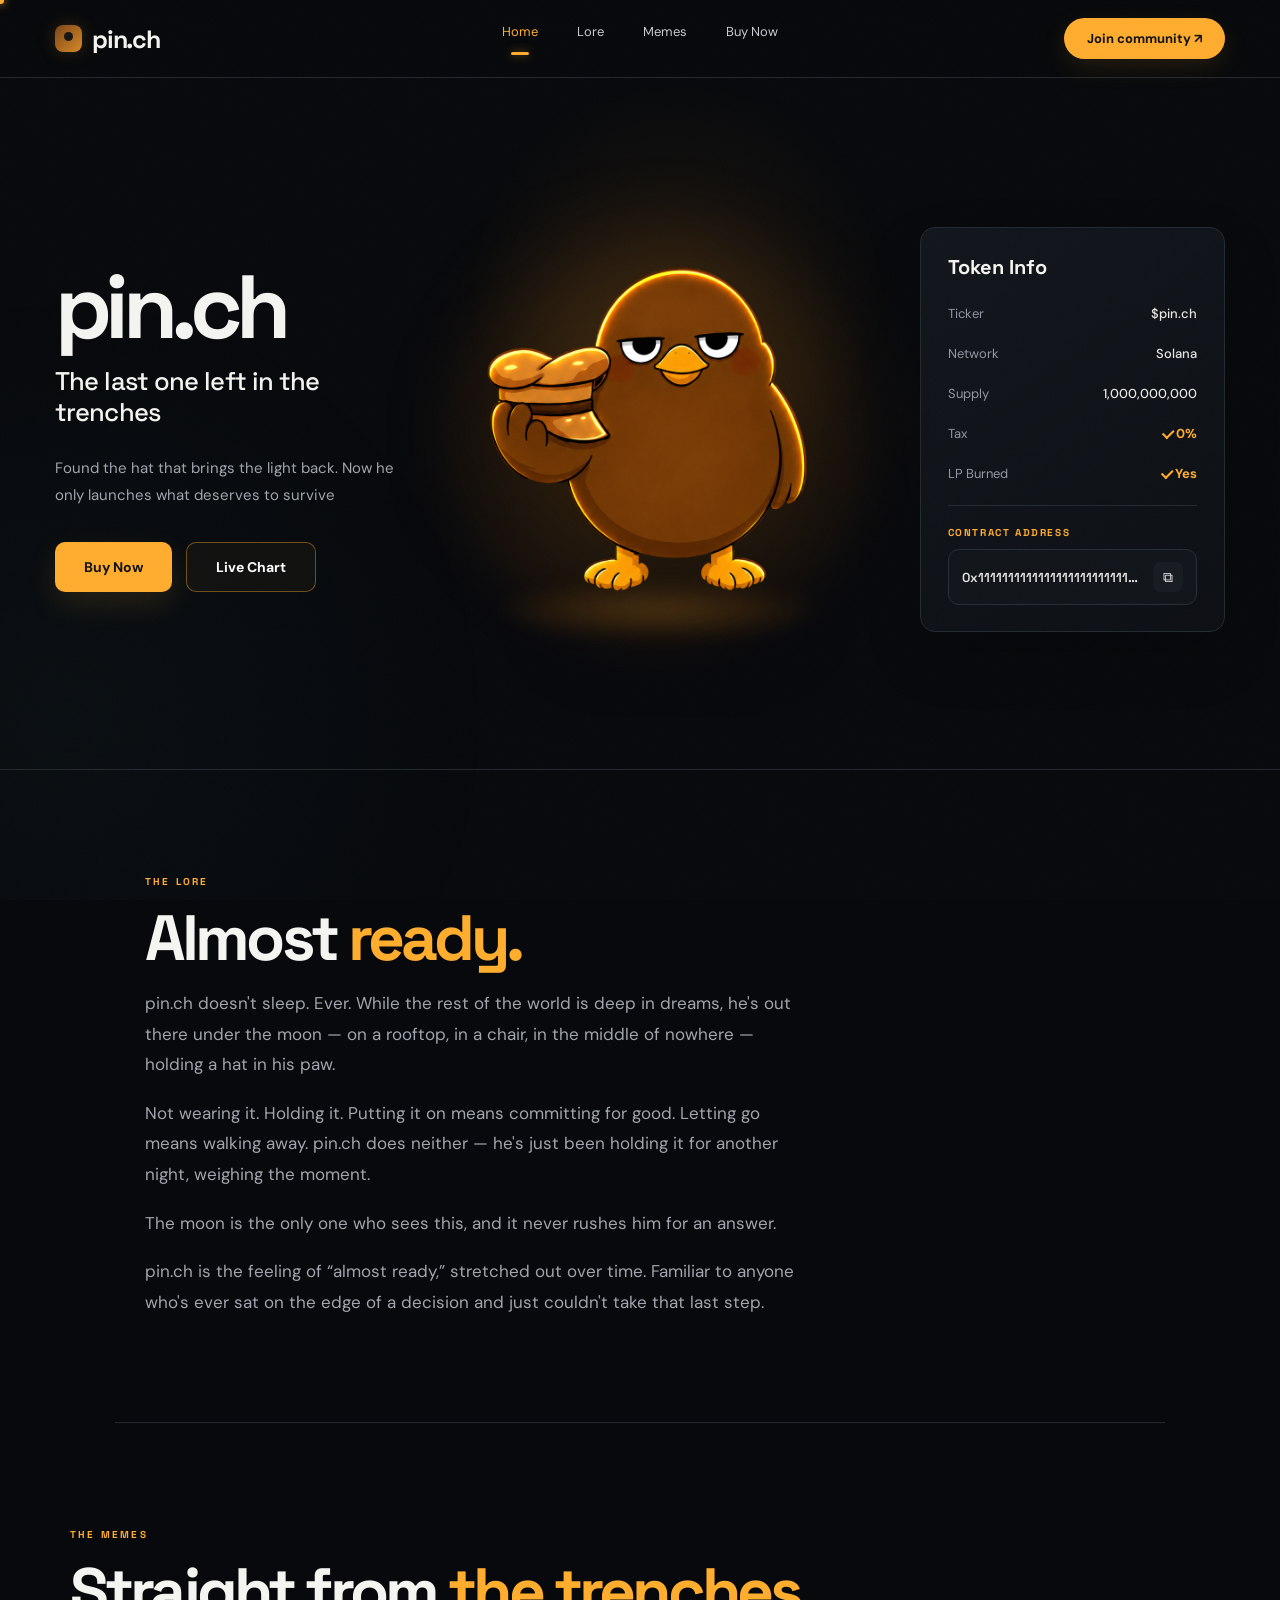
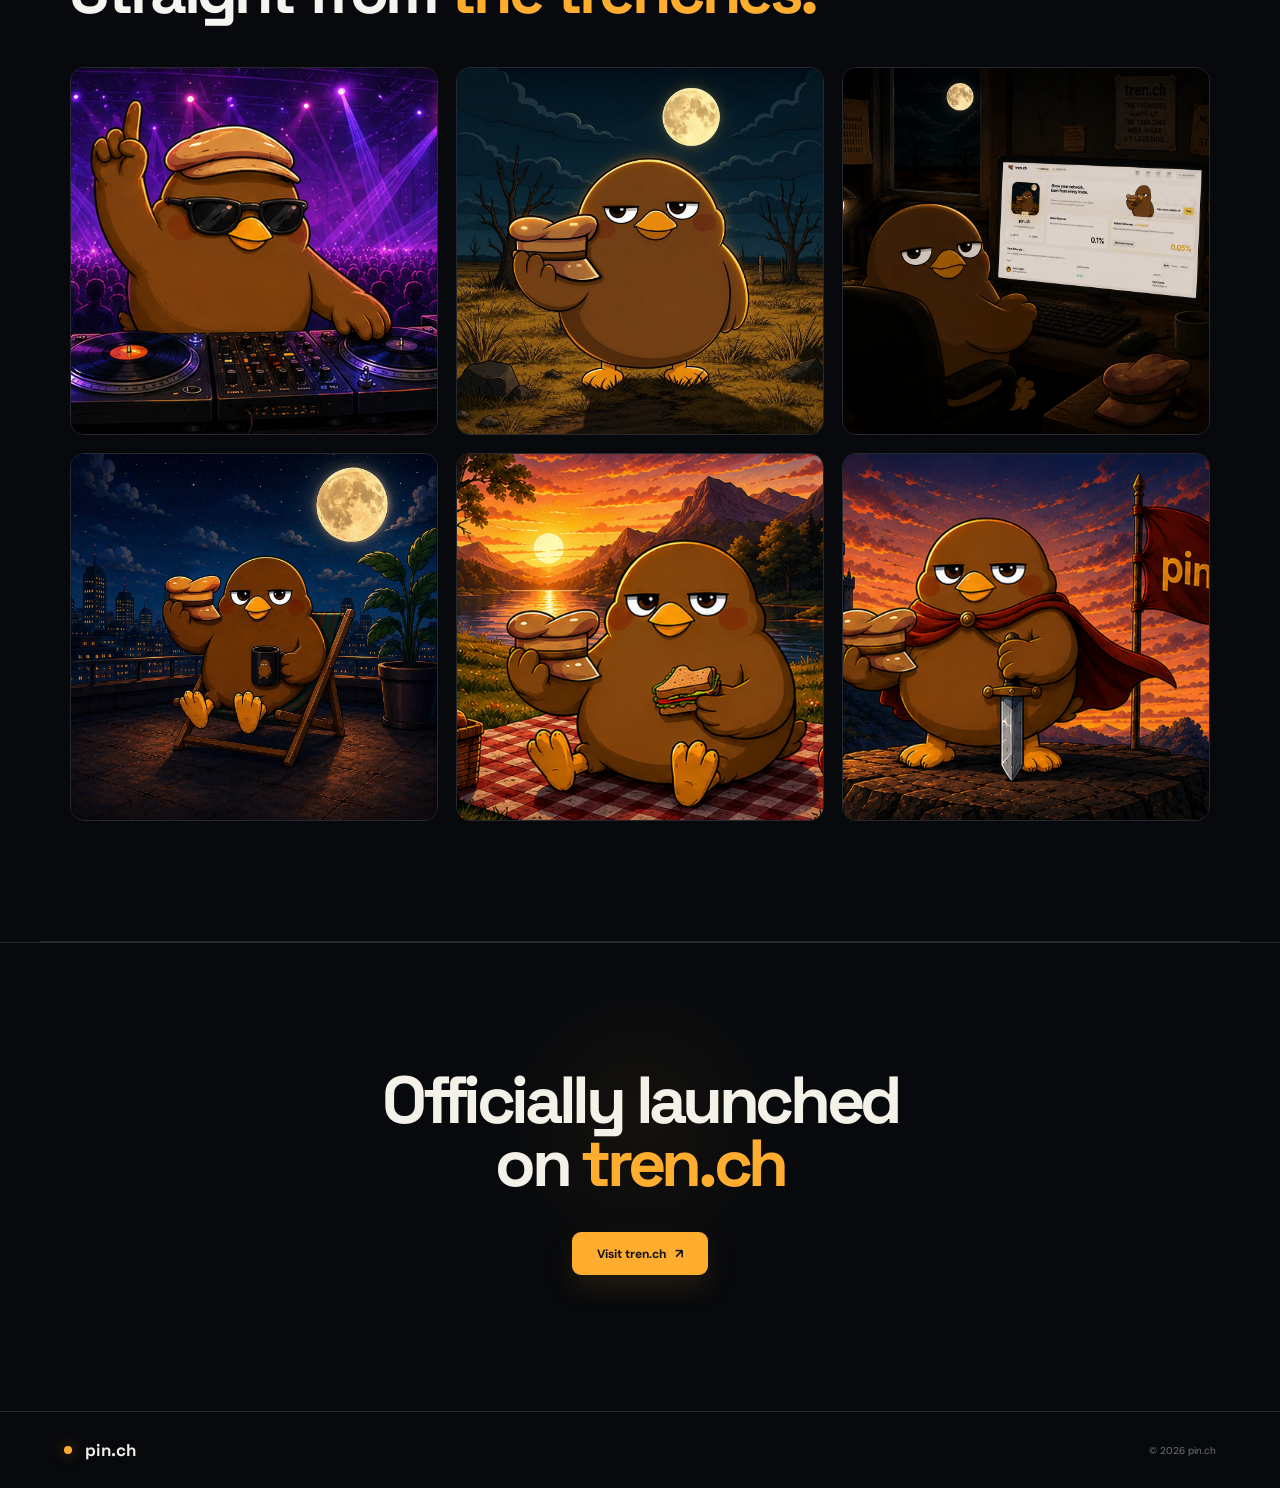
==== commit 0b49d701: "Update contract address in index.html" ====
--- a/pin_ch_final_site/index.html
+++ b/pin_ch_final_site/index.html
@@ -61,7 +61,7 @@
           <span class="contract-label">Contract address</span>
           <div class="contract-pill">
             <span class="pending-dot" id="pendingDot"></span>
-            <code id="ca">soon...</code>
+            <code id="ca">0x111111111111111111111111111111</code>
             <button onclick="copyCA()" id="copyBtn" aria-label="Copy contract address">⧉</button>
           </div>
         </div>
--- a/pin_ch_final_site/style.css
+++ b/pin_ch_final_site/style.css
@@ -11,16 +11,30 @@
   .cursor-ring{width:34px;height:34px;margin:-17px 0 0 -17px;border:1.5px solid rgba(255,173,47,.5);transition:width .25s,height .25s,margin .25s,border-color .25s,background .25s,opacity .2s}
   .cursor-ring.hover{width:54px;height:54px;margin:-27px 0 0 -27px;border-color:var(--gold);background:rgba(255,173,47,.08)}
 }
+.reveal{opacity:0;transform:translateY(28px);transition:opacity .7s cubic-bezier(.16,.8,.3,1),transform .7s cubic-bezier(.16,.8,.3,1)}
+.reveal.in-view{opacity:1;transform:translateY(0)}
+.meme-item.reveal{transition-delay:calc(var(--i,0) * .07s)}
+@media(prefers-reduced-motion:reduce){.reveal{transform:none;transition:opacity .4s ease}}
 a{color:inherit}
 .nav{height:78px;padding:0 4.3vw;border-bottom:1px solid var(--line);display:flex;align-items:center;justify-content:space-between;position:sticky;top:0;z-index:15;background:rgba(7,9,12,.82);backdrop-filter:blur(18px)}
 .logo{font:700 25px "Space Grotesk";text-decoration:none;letter-spacing:-.05em;display:flex;align-items:center}.logo-dot{width:27px;height:27px;border-radius:8px;background:linear-gradient(135deg,#7e4517,#d68a27);display:inline-block;margin-right:10px;box-shadow:0 0 18px rgba(255,173,47,.18);position:relative}.logo-dot:after{content:"";position:absolute;width:9px;height:9px;border-radius:50%;background:#161616;left:9px;top:7px}
 .nav nav{display:flex;gap:39px;position:absolute;left:50%;transform:translateX(-50%)}.nav nav a{text-decoration:none;color:#c8cbd0;font-size:13px;transition:.25s}.nav nav a:hover,.nav nav a.active{color:var(--gold)}.nav nav a.active:after{content:"";display:block;width:18px;height:3px;border-radius:5px;background:var(--gold);margin:12px auto 0;box-shadow:0 0 10px rgba(255,173,47,.5)}
 .nav-cta{background:var(--gold);color:#111;text-decoration:none;padding:12px 23px;border-radius:999px;font-weight:700;font-size:13px;transition:.25s;box-shadow:0 8px 24px rgba(255,173,47,.12)}.nav-cta:hover{transform:translateY(-2px);box-shadow:0 12px 30px rgba(255,173,47,.2)}
 .hero{min-height:692px;display:grid;grid-template-columns:minmax(280px,.95fr) minmax(380px,1.3fr) minmax(280px,.85fr);align-items:center;gap:28px;padding:48px 4.3vw 36px;border-bottom:1px solid var(--line);position:relative;max-width:1500px;margin:0 auto}
-.hero-copy{align-self:center;position:relative;z-index:3}.hero h1{font:700 clamp(62px,7vw,96px)/.9 "Space Grotesk";letter-spacing:-.075em;margin:0 0 18px}.hero h2{font:500 clamp(20px,2vw,28px)/1.2 "Space Grotesk";margin:0 0 28px;letter-spacing:-.035em}.hero-text{font-size:15px;line-height:1.75;color:var(--muted);margin:0}.hero-actions{display:flex;gap:14px;margin-top:34px}.btn{display:inline-flex;align-items:center;justify-content:center;text-decoration:none;padding:15px 29px;border-radius:10px;font-size:14px;font-weight:700;transition:.25s}.btn-gold{background:var(--gold);color:#111;box-shadow:0 12px 30px rgba(255,173,47,.12)}.btn-ghost{border:1px solid #9a651f;color:#fff;background:rgba(255,173,47,.015)}.btn:hover{transform:translateY(-2px)}
+.hero-copy{align-self:center;position:relative;z-index:3}.hero h1{font:700 clamp(62px,7vw,96px)/.9 "Space Grotesk";letter-spacing:-.075em;margin:0 0 18px}.hero h2{font:500 clamp(20px,2vw,28px)/1.2 "Space Grotesk";margin:0 0 28px;letter-spacing:-.035em}.hero-text{font-size:15px;line-height:1.75;color:var(--muted);margin:0}.hero-actions{display:flex;gap:14px;margin-top:34px}.btn{display:inline-flex;align-items:center;justify-content:center;text-decoration:none;padding:15px 29px;border-radius:10px;font-size:14px;font-weight:700;transition:.25s}.btn-gold{background:var(--gold);color:#111;box-shadow:0 12px 30px rgba(255,173,47,.12)}.btn-ghost{border:1px solid rgba(255,173,47,.4);color:#fff;background:rgba(255,173,47,.04)}.btn-ghost:hover{border-color:var(--gold)}.btn:hover{transform:translateY(-2px)}
 .hero-visual{height:590px;position:relative;display:flex;align-items:center;justify-content:center;z-index:2;isolation:isolate;overflow:visible}.hero-glow{position:absolute;width:460px;height:460px;border-radius:50%;background:radial-gradient(circle,rgba(255,171,45,.34) 0%,rgba(255,151,30,.18) 34%,rgba(255,126,20,.07) 58%,transparent 74%);filter:blur(30px);top:62px;left:50%;transform:translateX(-50%);z-index:0}.hero-image-wrap{width:100%;height:570px;display:flex;align-items:center;justify-content:center;overflow:visible;position:relative;z-index:1}.hero-image-wrap:after{content:"";position:absolute;width:330px;height:54px;left:50%;bottom:78px;transform:translateX(-50%);background:radial-gradient(ellipse,rgba(255,165,35,.28) 0%,rgba(255,145,25,.12) 42%,transparent 74%);filter:blur(10px);pointer-events:none;z-index:0}.hero-image-wrap img{width:560px;height:560px;object-fit:contain;object-position:center;filter:saturate(.95) contrast(1.04) drop-shadow(0 30px 50px rgba(0,0,0,.35));position:relative;z-index:1}
-.contract-center{position:absolute;bottom:14px;left:50%;transform:translateX(-50%);display:flex;align-items:center;gap:15px;white-space:nowrap;z-index:4}.contract-center span{font:700 14px "Space Grotesk";color:var(--gold)}.contract-center code{font:700 19px "Space Grotesk";color:#f2f2ef}.contract-center button{border:1px solid #30353c;background:#101318;color:#e7e7e5;width:36px;height:36px;border-radius:50%;cursor:pointer;font-size:16px;transition:.2s}.contract-center button:hover{border-color:var(--gold);color:var(--gold)}
-.token-card{background:linear-gradient(145deg,rgba(19,23,29,.95),rgba(13,16,21,.95));border:1px solid #242a31;border-radius:15px;padding:26px 27px;box-shadow:0 25px 55px rgba(0,0,0,.2);align-self:center}.token-card h3{font:700 20px "Space Grotesk";margin:0 0 25px}.token-row{display:flex;justify-content:space-between;align-items:center;gap:18px;margin:0 0 23px;color:#9298a2;font-size:13px}.token-row strong{color:#e7e7e5;font-weight:500;text-align:right}.contract-card-row{margin-top:4px;margin-bottom:0}.contract-card-row button{border:1px solid #282e36;background:#11151a;color:#eee;border-radius:11px;padding:11px 12px;display:flex;align-items:center;gap:11px;cursor:pointer}.contract-card-row code{font:600 12px "Space Grotesk"}.contract-card-row b{font-size:15px;font-weight:400}
+.token-card{background:linear-gradient(145deg,rgba(19,23,29,.95),rgba(13,16,21,.95));border:1px solid #242a31;border-radius:15px;padding:26px 27px;box-shadow:0 25px 55px rgba(0,0,0,.2);align-self:center}.token-card h3{font:700 20px "Space Grotesk";margin:0 0 25px}.token-row{display:flex;justify-content:space-between;align-items:center;gap:18px;margin:0 0 23px;color:#9298a2;font-size:13px}.token-row strong{color:#e7e7e5;font-weight:500;text-align:right}.token-row strong.trust{color:var(--gold);font-weight:700;display:inline-flex;align-items:center;gap:5px}.token-row strong.trust:before{content:"";width:5px;height:9px;border-right:2px solid var(--gold);border-bottom:2px solid var(--gold);transform:rotate(45deg) translateY(-1px)}
+.contract-block{margin-top:6px;padding-top:20px;border-top:1px solid var(--line)}
+.contract-label{display:block;color:var(--gold);font:700 10px "Space Grotesk";letter-spacing:.16em;text-transform:uppercase;margin-bottom:10px}
+.contract-pill{display:flex;align-items:center;gap:11px;border:1px solid #282e36;background:#11151a;border-radius:11px;padding:12px 13px;transition:.2s}
+.contract-pill:hover{border-color:#4a3416}
+.pending-dot{width:6px;height:6px;border-radius:50%;background:var(--gold);box-shadow:0 0 8px rgba(255,173,47,.7);flex-shrink:0;animation:pinch-pulse 1.8s ease-in-out infinite}
+.contract-pill code{flex:1;font:600 13px "Space Grotesk";color:#e7e7e5;overflow:hidden;text-overflow:ellipsis;white-space:nowrap}
+.contract-pill button{border:0;background:#181c22;color:#eee;width:30px;height:30px;border-radius:8px;display:flex;align-items:center;justify-content:center;font-size:14px;cursor:pointer;flex-shrink:0;transition:.2s}
+.contract-pill button:hover{background:var(--gold);color:#111}
+.contract-pill button.copied{background:var(--gold);color:#111}
+@keyframes pinch-pulse{0%,100%{opacity:.4;transform:scale(.8)}50%{opacity:1;transform:scale(1.15)}}
+@media(prefers-reduced-motion:reduce){.pending-dot{animation:none}}
 .lore-section,.chart-section{max-width:1050px;margin:0 auto;padding:105px 30px;border-bottom:1px solid var(--line)}.section-label{color:var(--gold);font:700 10px "Space Grotesk";letter-spacing:.22em}.lore-section h2,.chart-section h2{font:700 clamp(42px,5vw,68px)/1 "Space Grotesk";letter-spacing:-.06em;margin:18px 0}.lore-section h2 span{color:var(--gold)}.lore-section p{max-width:650px;color:var(--muted);font-size:17px;line-height:1.8;margin:0 0 18px}.lore-section p:last-child{margin-bottom:0}.chart-section{min-height:380px}.chart-section .btn{margin-top:10px}
 .memes-section{max-width:1200px;margin:0 auto;padding:105px 30px 120px;border-bottom:1px solid var(--line)}.memes-section h2{font:700 clamp(42px,5vw,68px)/1 "Space Grotesk";letter-spacing:-.06em;margin:18px 0 0}.memes-section h2 span{color:var(--gold)}
 .meme-grid{display:grid;grid-template-columns:repeat(3,1fr);gap:18px;margin-top:44px}
@@ -30,7 +44,7 @@
 .meme-item:hover img{transform:scale(1.06);filter:saturate(1.05)}
 footer{max-width:1500px;margin:0 auto;padding:32px 4.3vw 42px;display:grid;grid-template-columns:1fr auto 1fr;align-items:end;color:var(--muted);font-size:13px;line-height:1.7}.footer-left{color:#a4a8ae}.socials{display:flex;gap:16px}.socials a{width:48px;height:48px;border:1px solid #20252c;background:#0c1015;border-radius:50%;display:flex;align-items:center;justify-content:center;text-decoration:none;font-size:20px;color:#f4f4f1;transition:.2s}.socials a:hover{border-color:#444b55;transform:translateY(-2px)}.footer-right{display:flex;flex-direction:column;text-align:right;gap:4px}.footer-right strong{font:700 16px "Space Grotesk";color:#e5e5e3}.toast{position:fixed;left:50%;bottom:30px;transform:translate(-50%,20px);background:#161b21;border:1px solid #343b44;padding:10px 15px;border-radius:8px;opacity:0;pointer-events:none;transition:.25s;z-index:30}.toast.show{opacity:1;transform:translate(-50%,0)}
 @media(max-width:1050px){.hero{grid-template-columns:1fr 1fr;padding-top:50px}.hero-visual{grid-column:2;grid-row:1/3}.token-card{grid-column:1;grid-row:2;max-width:500px}.hero-copy{grid-column:1;grid-row:1}.nav nav{gap:20px}}
-@media(max-width:760px){.nav{height:68px;padding:0 20px}.nav nav{display:none}.nav-cta{padding:10px 15px;font-size:12px}.logo{font-size:22px}.hero{display:flex;flex-direction:column;min-height:auto;padding:65px 20px 40px;gap:28px}.hero-copy{width:100%;text-align:left}.hero h1{font-size:64px}.hero h2{font-size:22px}.hero-text{font-size:14px}.hero-visual{width:100%;height:440px;order:2}.hero-image-wrap{height:420px}.hero-image-wrap img{width:420px;height:420px}.contract-center{bottom:0}.token-card{width:100%;order:3}.hero-actions{flex-wrap:wrap}.btn{padding:14px 22px}.lore-section,.chart-section{padding:80px 22px}.lore-section h2,.chart-section h2{font-size:43px}.memes-section{padding:80px 22px 90px}.memes-section h2{font-size:43px}.meme-grid{grid-template-columns:repeat(2,1fr);gap:12px;margin-top:32px}footer{grid-template-columns:1fr;gap:28px;padding:28px 22px 36px}.footer-right{text-align:left}.socials{order:2}}
+@media(max-width:760px){.nav{height:68px;padding:0 20px}.nav nav{display:none}.nav-cta{padding:10px 15px;font-size:12px}.logo{font-size:22px}.hero{display:flex;flex-direction:column;min-height:auto;padding:65px 20px 40px;gap:28px}.hero-copy{width:100%;text-align:left}.hero h1{font-size:64px}.hero h2{font-size:22px}.hero-text{font-size:14px}.hero-visual{width:100%;height:440px;order:2}.hero-image-wrap{height:420px}.hero-image-wrap img{width:420px;height:420px}.token-card{width:100%;order:3}.hero-actions{flex-wrap:wrap}.btn{padding:14px 22px}.lore-section,.chart-section{padding:80px 22px}.lore-section h2,.chart-section h2{font-size:43px}.memes-section{padding:80px 22px 90px}.memes-section h2{font-size:43px}.meme-grid{grid-template-columns:repeat(2,1fr);gap:12px;margin-top:32px}footer{grid-template-columns:1fr;gap:28px;padding:28px 22px 36px}.footer-right{text-align:left}.socials{order:2}}
 
 /* --- Bottom launch panel / footer --- */
 .launch-section{
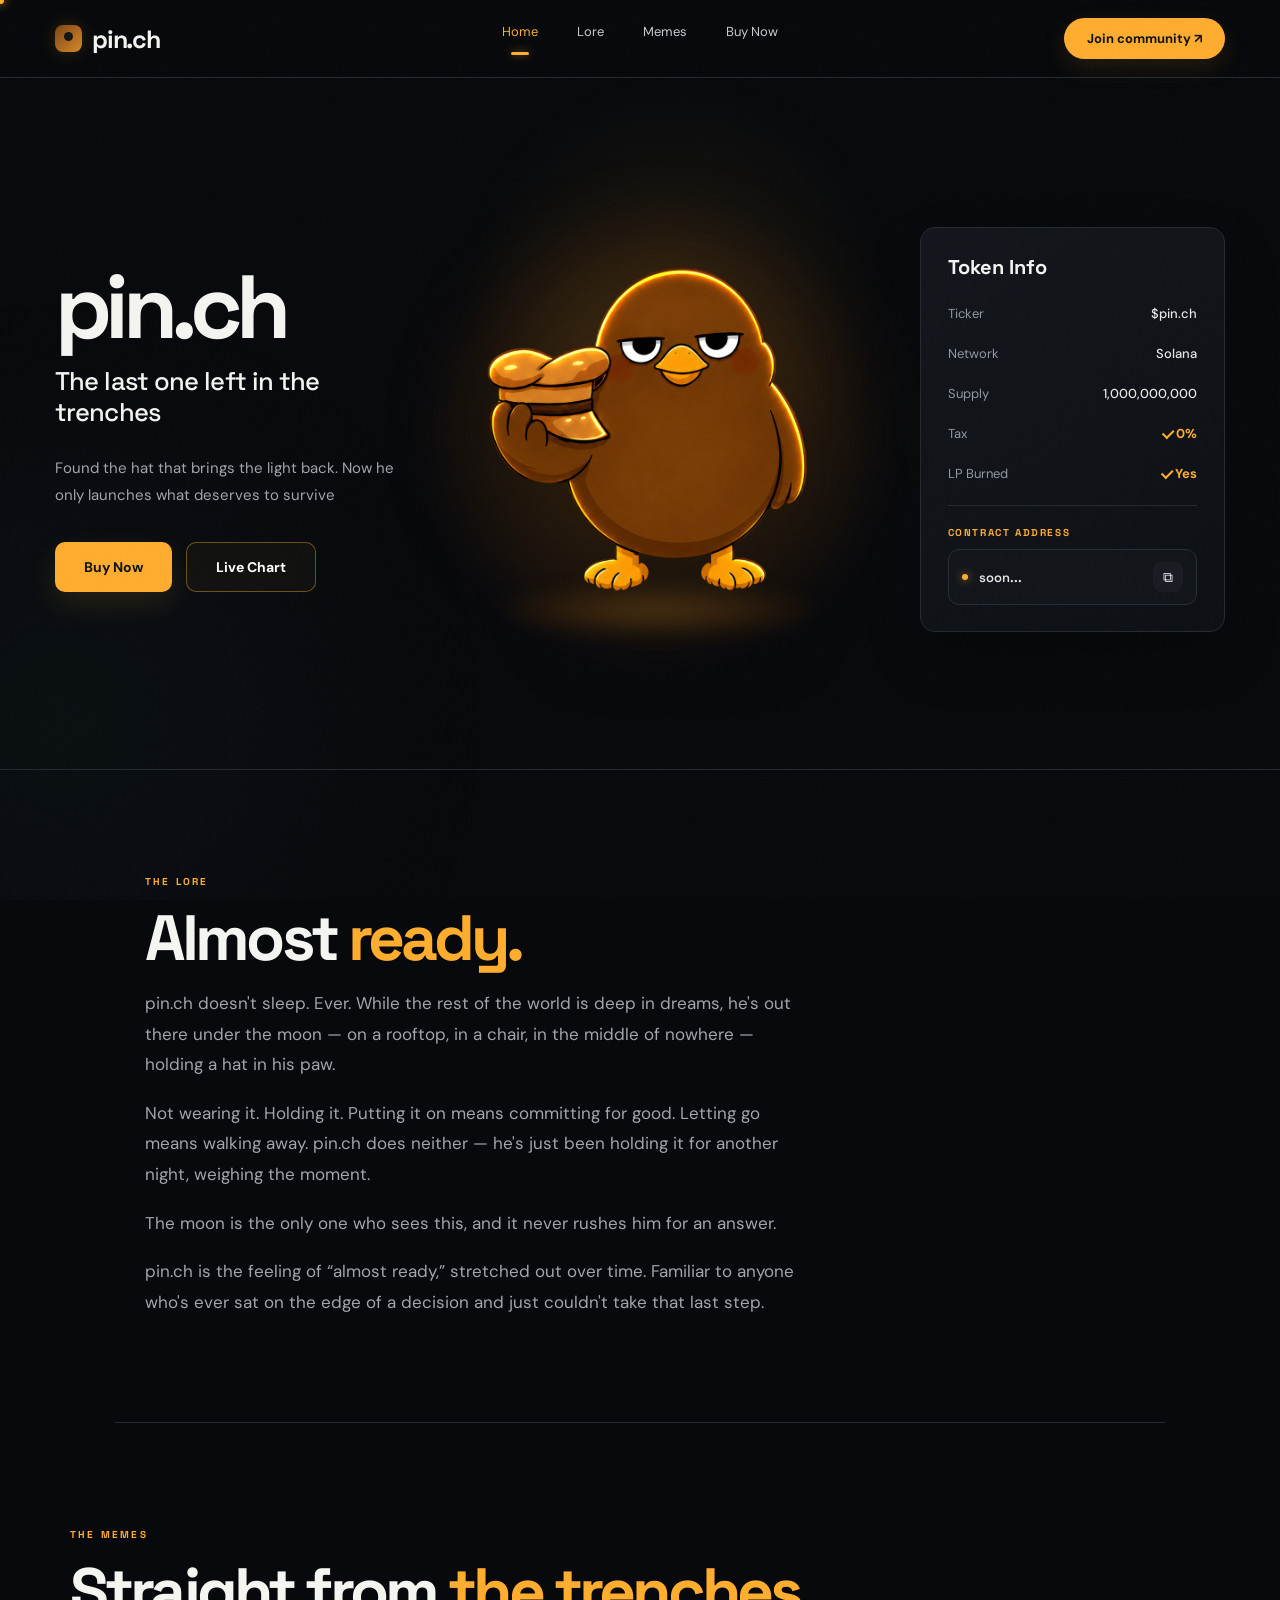
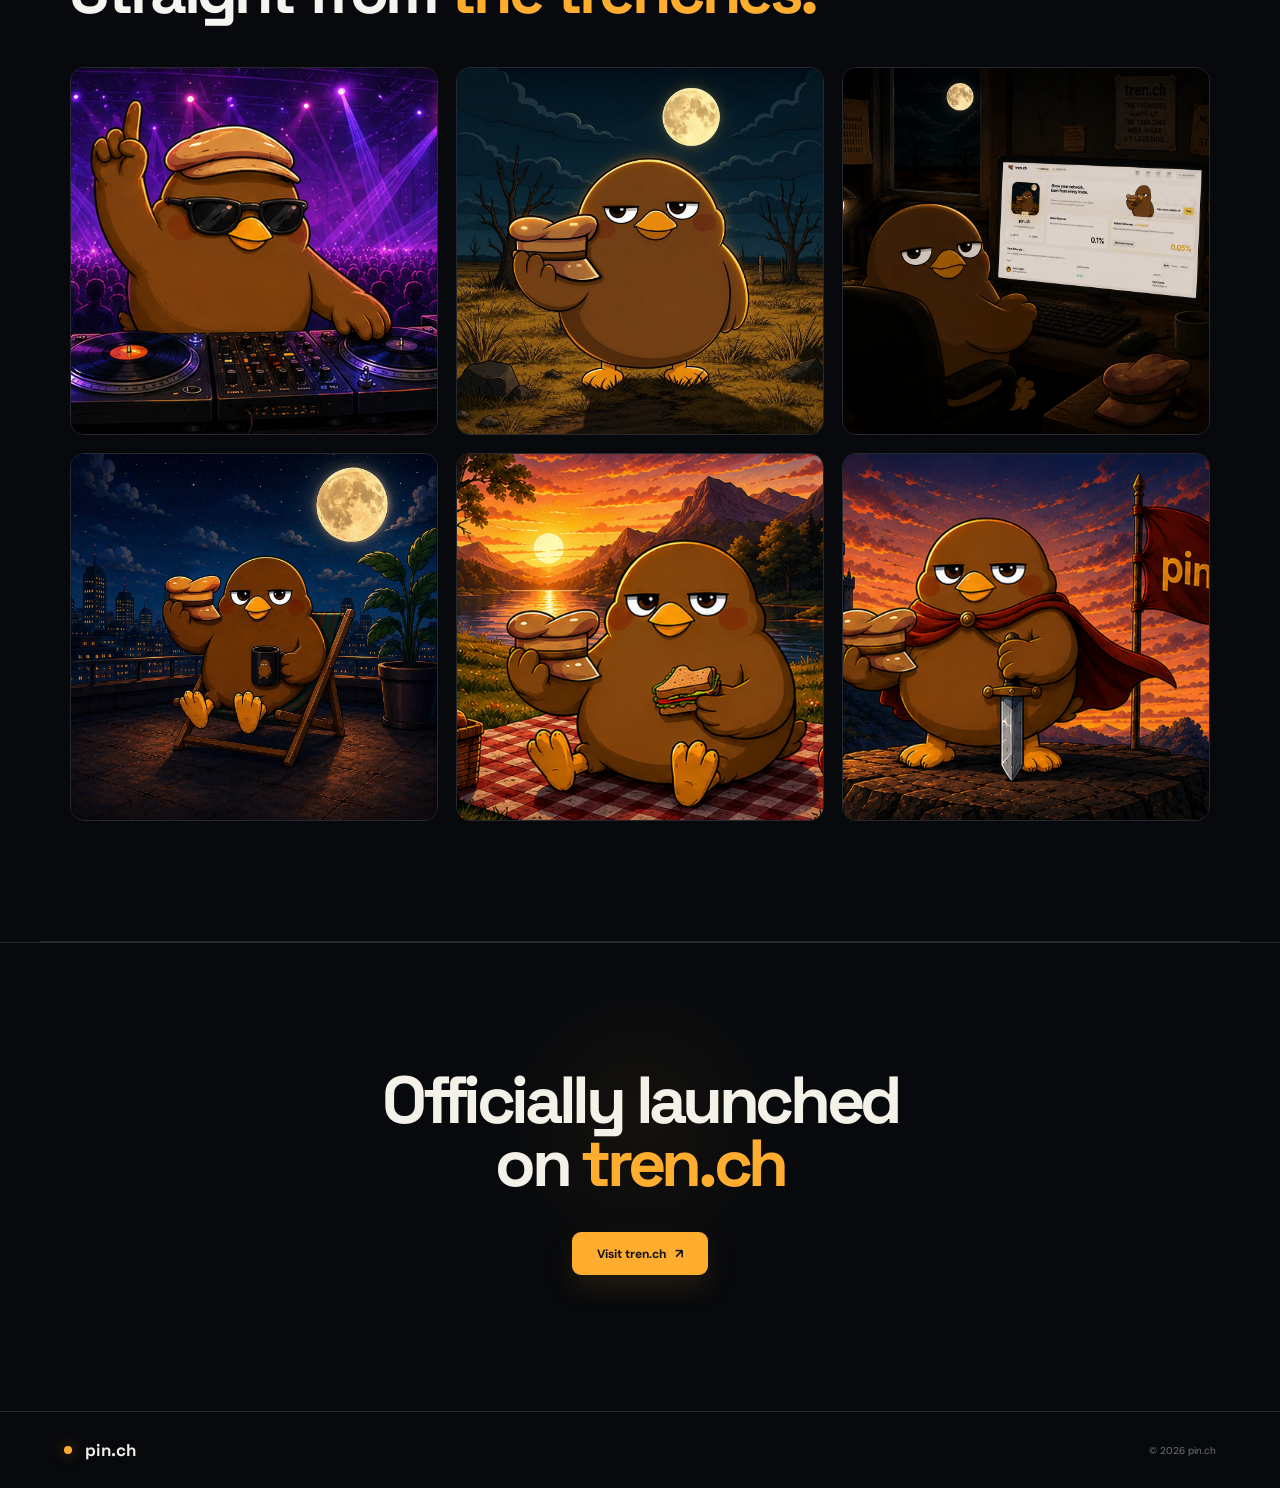
==== commit 237a737c: "Change contract address display to 'soon...'" ====
--- a/pin_ch_final_site/index.html
+++ b/pin_ch_final_site/index.html
@@ -61,7 +61,7 @@
           <span class="contract-label">Contract address</span>
           <div class="contract-pill">
             <span class="pending-dot" id="pendingDot"></span>
-            <code id="ca">0x111111111111111111111111111111</code>
+            <code id="ca">soon...</code>
             <button onclick="copyCA()" id="copyBtn" aria-label="Copy contract address">⧉</button>
           </div>
         </div>
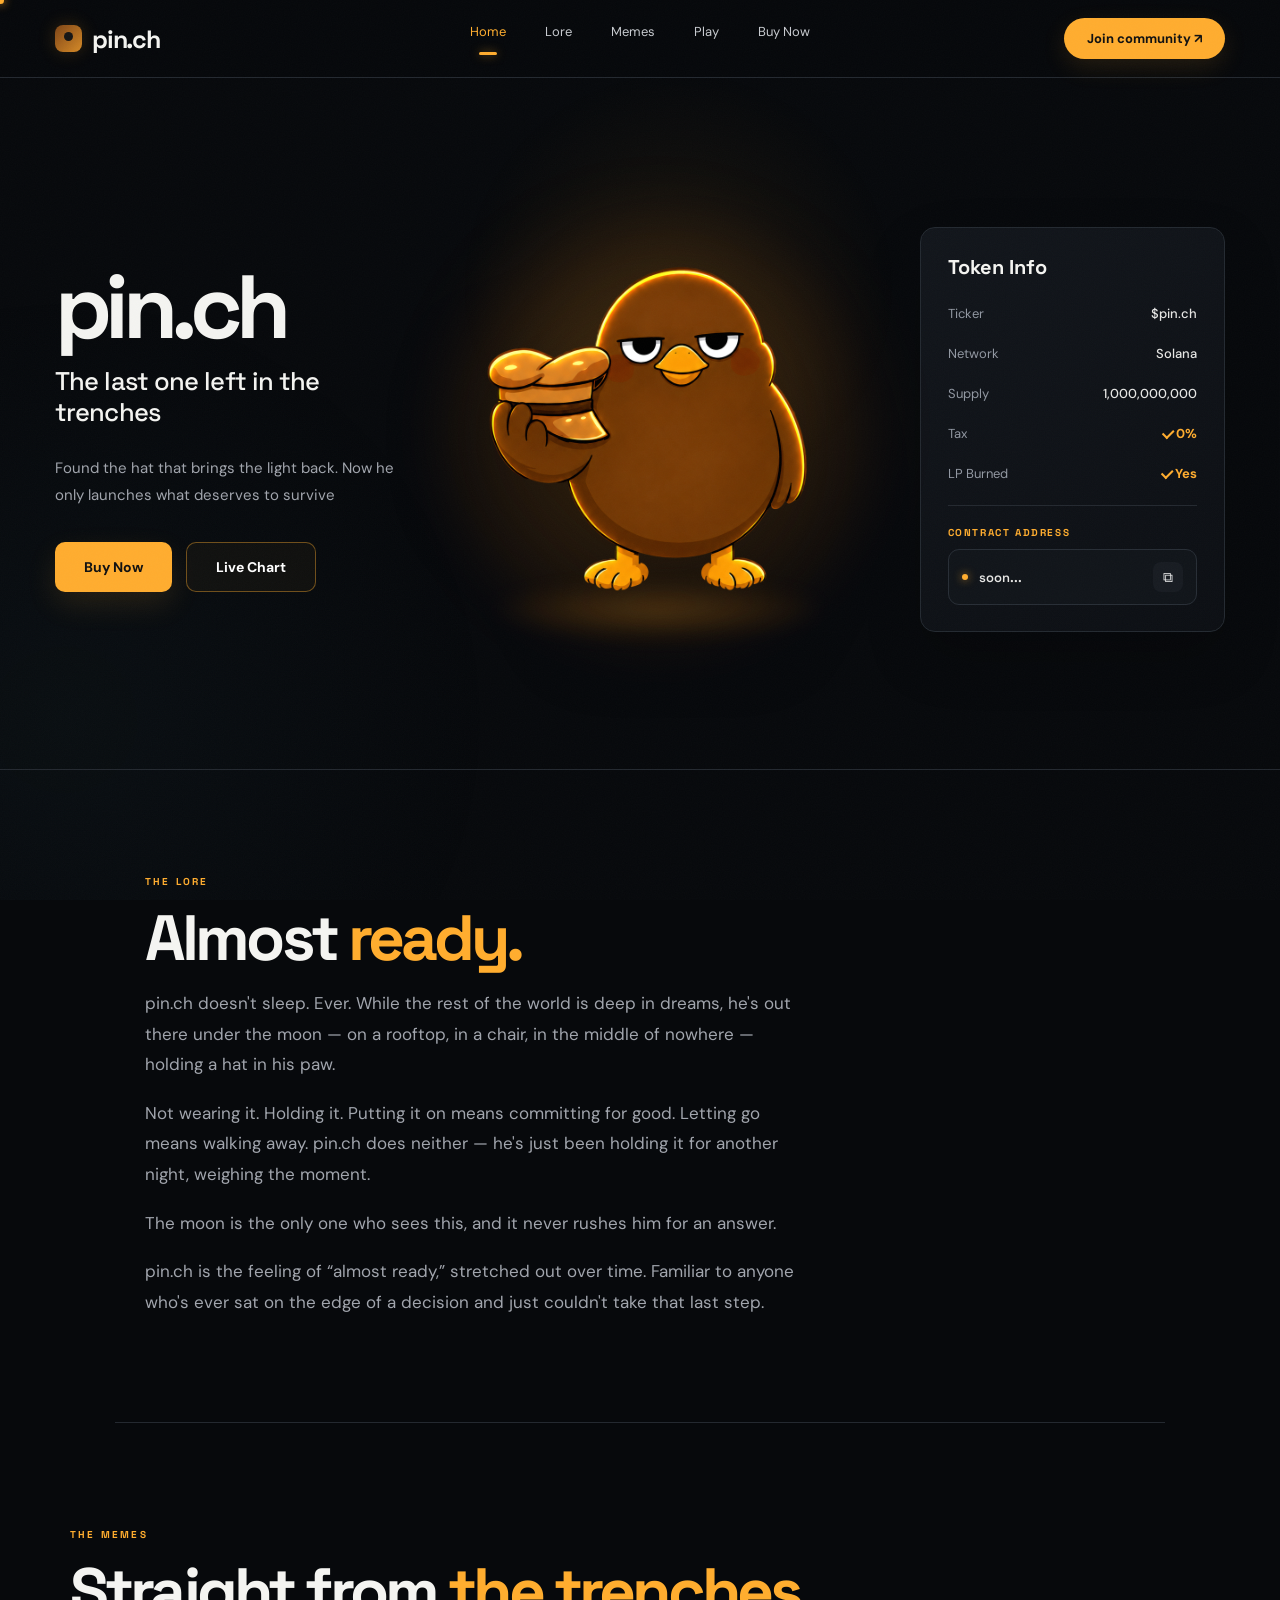
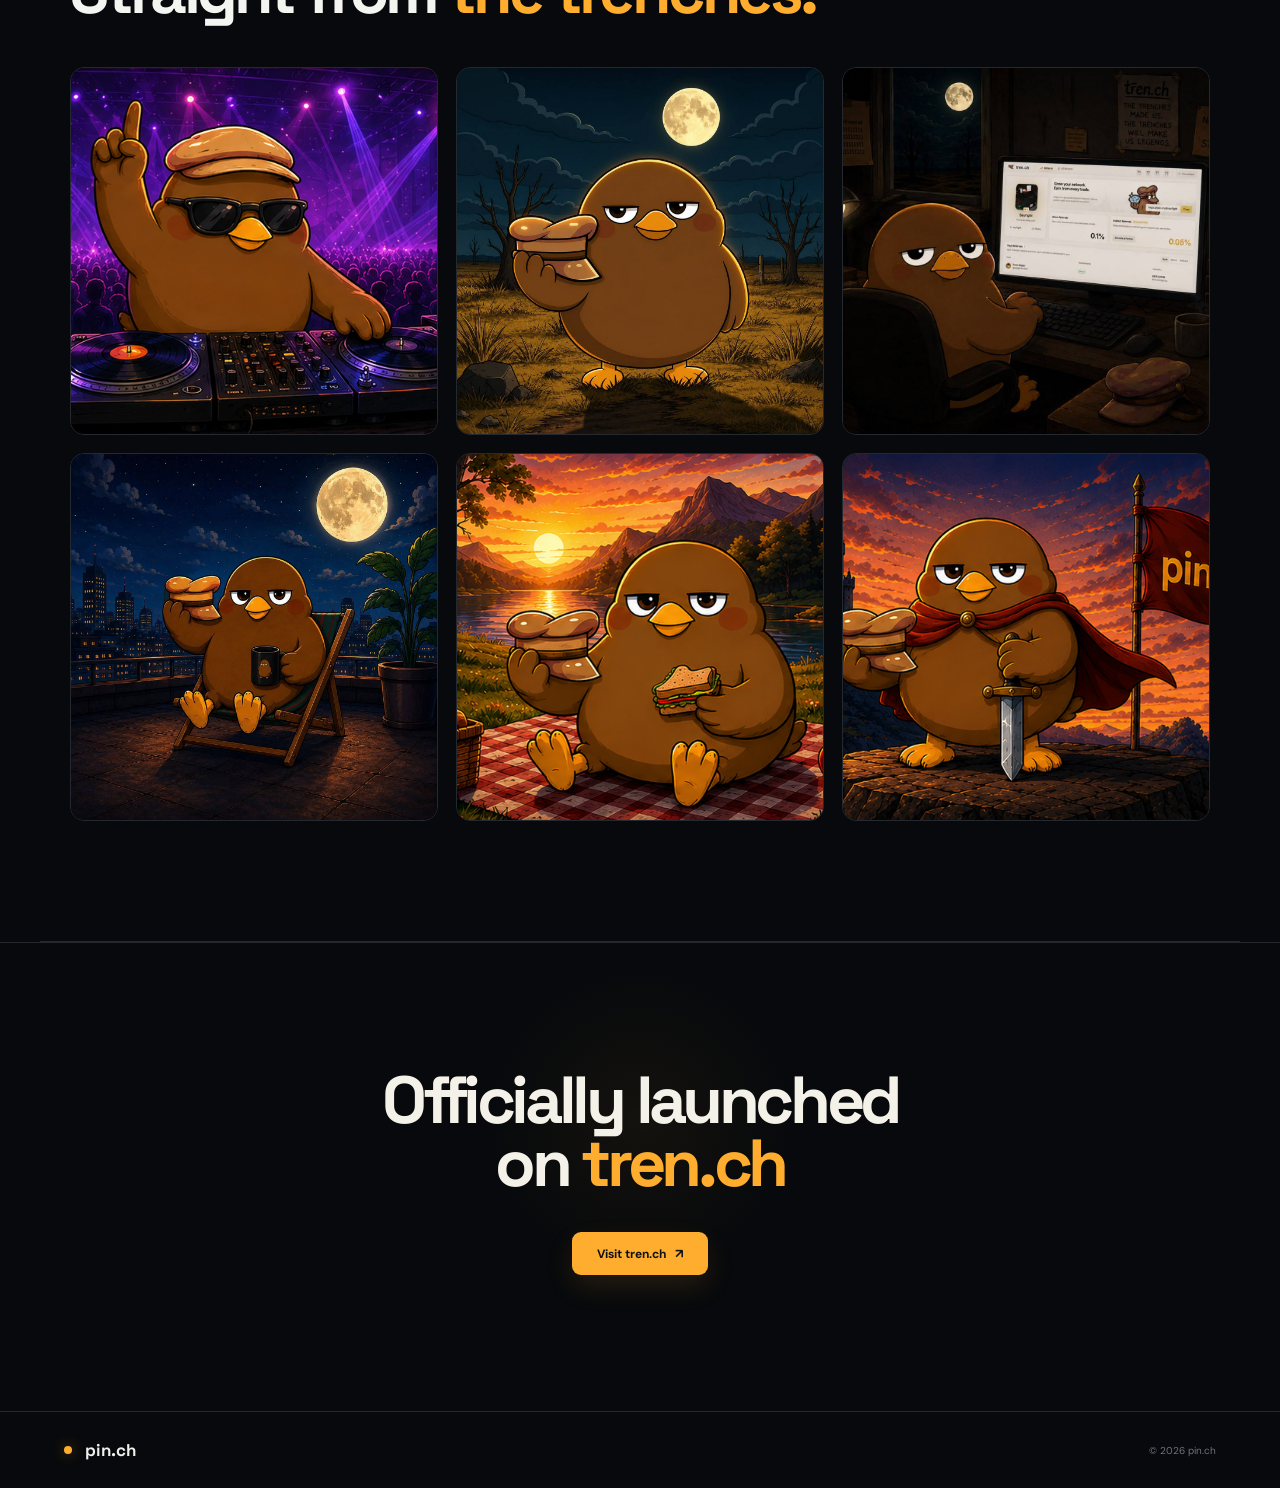
==== commit d2be1f8b: "Add mini-game leaderboard and fix mismatched meme-3 image - Add /api/leaderboard serverless function" ====
--- a/pin_ch_final_site/index.html
+++ b/pin_ch_final_site/index.html
@@ -22,6 +22,7 @@
       <a class="active" href="#top">Home</a>
       <a href="#lore">Lore</a>
       <a href="#memes">Memes</a>
+      <a href="game.html">Play</a>
       <a href="https://axiom.trade/">Buy Now</a>
     </nav>
     <a class="nav-cta" href="https://x.com/i/communities/2031726647930483009">Join community <span>↗</span></a>
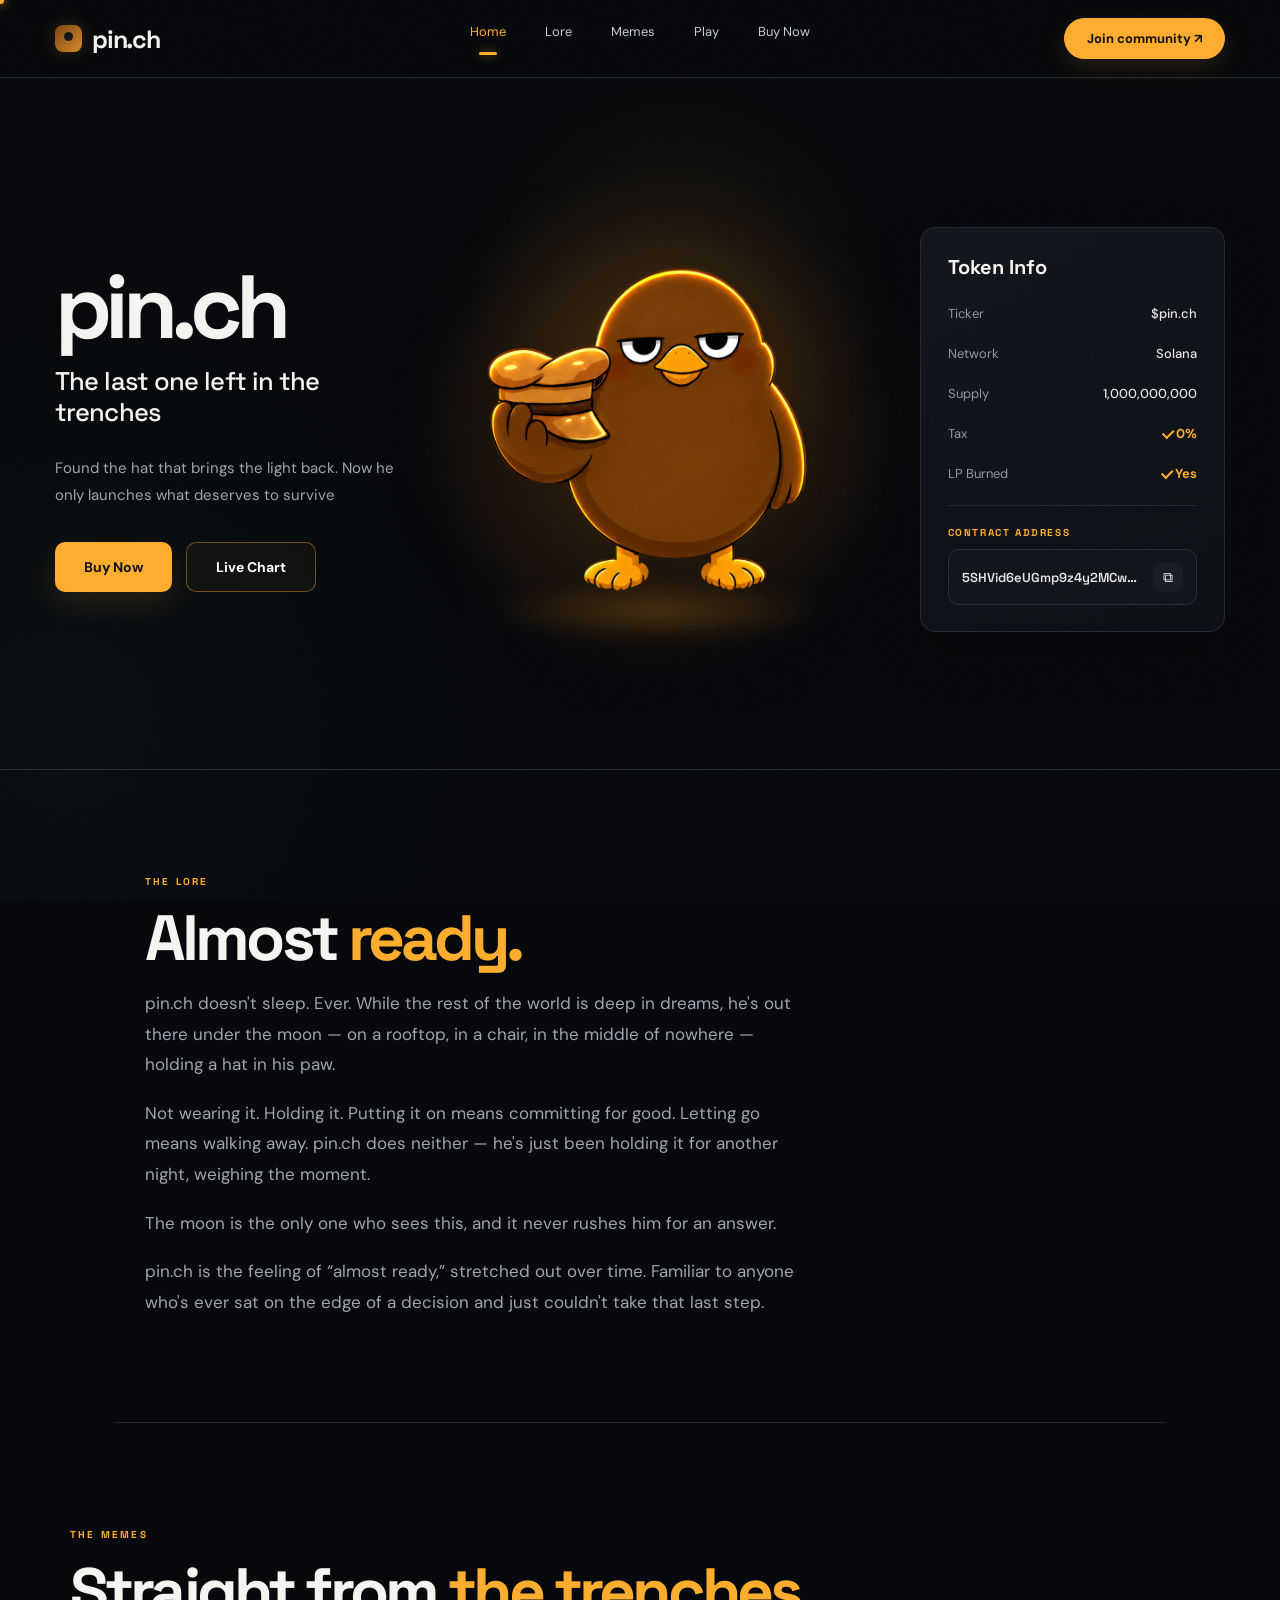
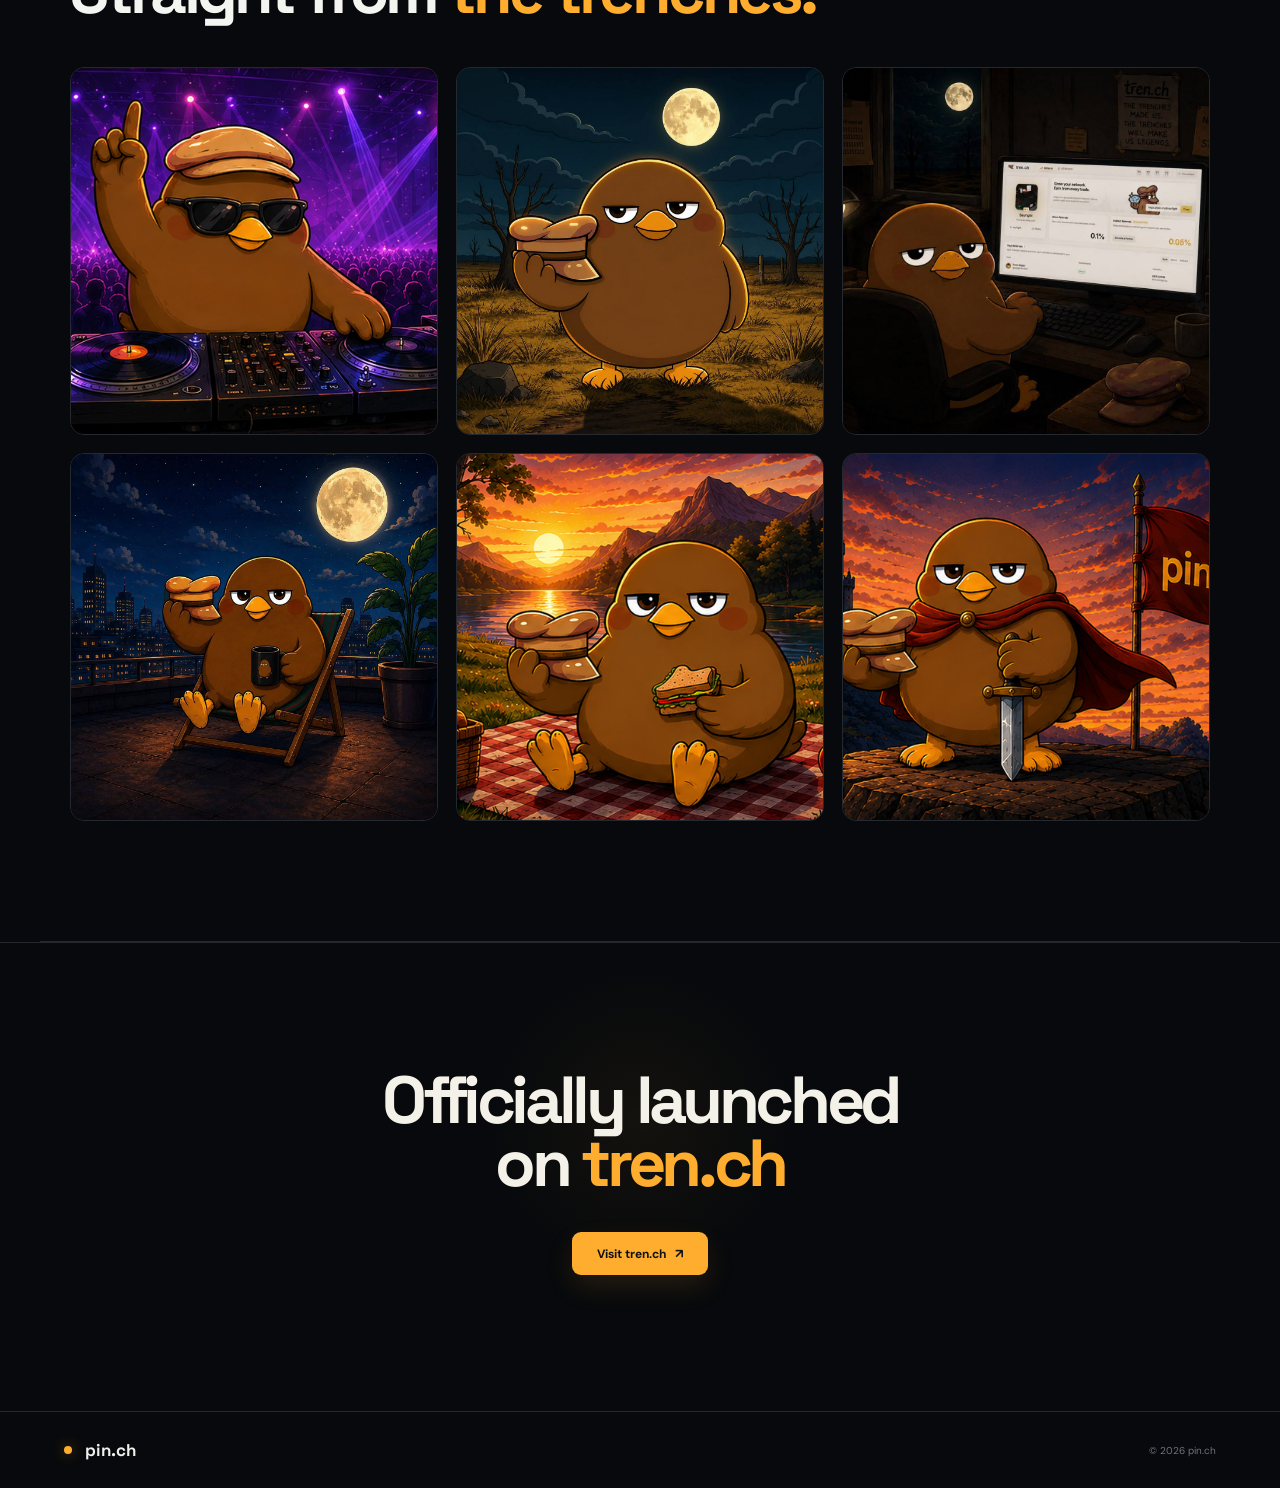
==== commit 25342bc3: "Update contract address in index.html" ====
--- a/pin_ch_final_site/index.html
+++ b/pin_ch_final_site/index.html
@@ -62,7 +62,7 @@
           <span class="contract-label">Contract address</span>
           <div class="contract-pill">
             <span class="pending-dot" id="pendingDot"></span>
-            <code id="ca">soon...</code>
+            <code id="ca">5SHVid6eUGmp9z4y2MCwwLK6WJXQYmRe79XEAYkfcoin</code>
             <button onclick="copyCA()" id="copyBtn" aria-label="Copy contract address">⧉</button>
           </div>
         </div>
